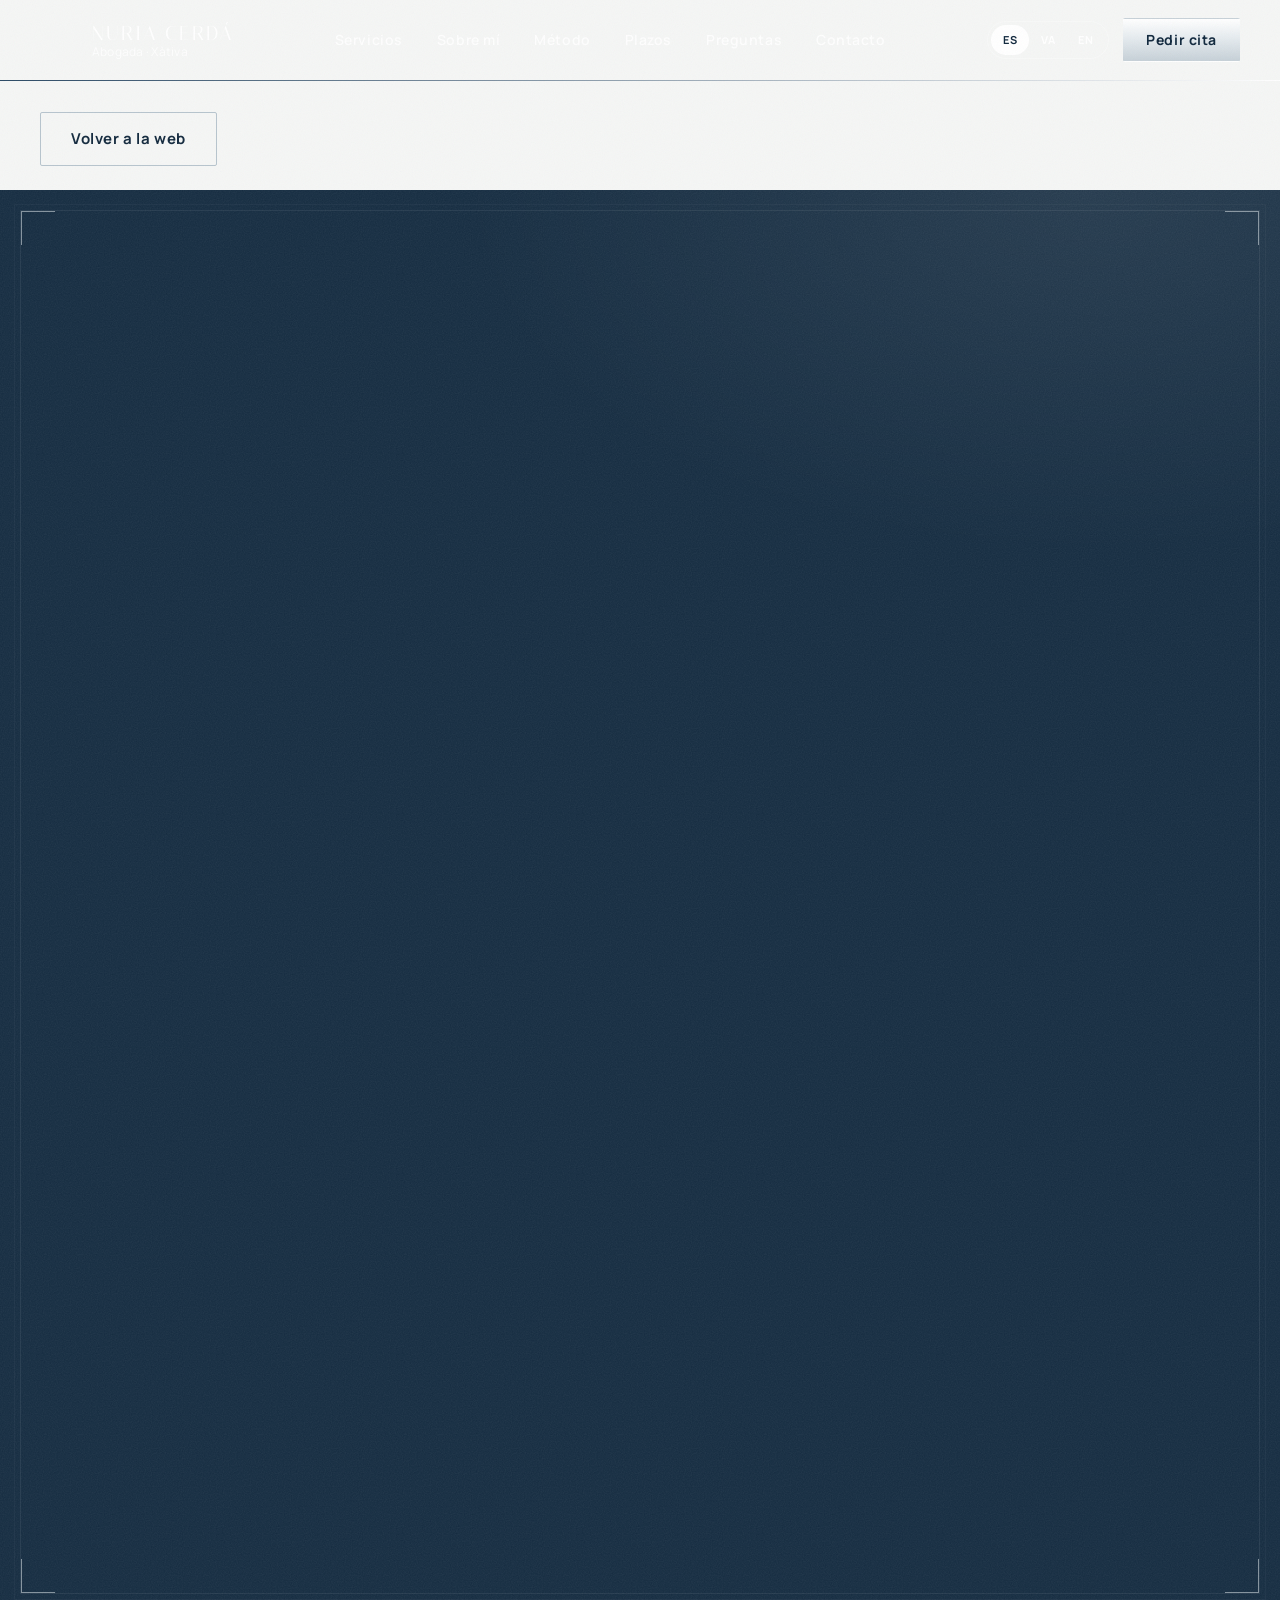
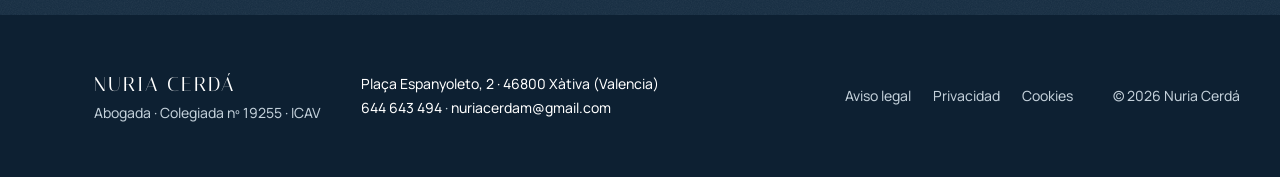
==== ayudas.html @ ca62883a "Publicar version definitiva de la web de Nuria Cerda" ====
<!doctype html>
<html lang="es">
<head>
  <meta charset="utf-8">
  <meta name="viewport" content="width=device-width, initial-scale=1, viewport-fit=cover">
  <title>Nuria Cerdá · Abogada de herencias en Xàtiva</title>
  <meta name="description" content="Nuria Cerdá, abogada en Xàtiva (Valencia) especializada en herencias, testamentos, impuesto de sucesiones, conflictos entre herederos e inmuebles heredados. Atención en castellano y valenciano.">
  <meta name="theme-color" content="#2f3d46">
  <meta property="og:type" content="website">
  <meta property="og:title" content="Nuria Cerdá · Abogada de herencias en Xàtiva">
  <meta property="og:description" content="Tu familia, en buenas manos. Herencias, testamentos, impuesto de sucesiones e inmuebles heredados en Xàtiva y la Costera.">
  <meta property="og:image" content="img/compartir.jpg">
  <meta property="og:image:width" content="1200">
  <meta property="og:image:height" content="630">
  <meta property="og:image:alt" content="Nuria Cerdá, abogada de herencias y sucesiones en Xàtiva">
  <meta name="twitter:card" content="summary_large_image">
  <meta property="og:locale" content="es_ES">
  <meta property="og:locale:alternate" content="ca_ES">
  <meta property="og:locale:alternate" content="en_GB">
  <meta name="robots" content="index, follow">
  <link rel="icon" href="favicon.svg" type="image/svg+xml">
  <link rel="preload" href="fonts/manrope.woff2" as="font" type="font/woff2" crossorigin>
  <link rel="preload" href="fonts/italiana.woff2" as="font" type="font/woff2" crossorigin>
  <link rel="preload" href="fonts/bodoni-moda.woff2" as="font" type="font/woff2" crossorigin>
  <link rel="preload" href="fonts/bodoni-moda-italic.woff2" as="font" type="font/woff2" crossorigin>
  <link rel="stylesheet" href="styles.css?v=20261024-conversion">
  <script>document.documentElement.classList.add('js');</script>
  <script type="application/ld+json">
  {
    "@context": "https://schema.org",
    "@type": "LegalService",
    "name": "Nuria Cerdá · Abogada",
    "description": "Abogada de herencias, testamentos y sucesiones en Xàtiva.",
    "telephone": "+34644643494",
    "email": "nuriacerdam@gmail.com",
    "address": { "@type": "PostalAddress", "streetAddress": "Plaça Espanyoleto, 2", "postalCode": "46800", "addressLocality": "Xàtiva", "addressRegion": "Valencia", "addressCountry": "ES" },
    "areaServed": "Xàtiva y la Costera",
    "openingHours": "Mo-Fr 09:00-18:00",
    "knowsLanguage": ["es", "ca", "en"]
  }
  </script>
</head>
<body>
  <a class="skip-link" href="index.html#main" data-i18n="skip">Saltar al contenido</a>

  <!-- Iconos -->
  <svg width="0" height="0" class="sr-only" aria-hidden="true">
    <defs>
      <symbol id="i-scroll" viewBox="0 0 24 24"><path d="M7 3h11a2 2 0 0 1 2 2v1h-4"/><path d="M16 6v13a2 2 0 0 1-2 2H5a2 2 0 0 1-2-2v-1h11"/><path d="M7 3a2 2 0 0 0-2 2v13"/><path d="M8 9h5M8 13h5"/></symbol>
      <symbol id="i-people" viewBox="0 0 24 24"><circle cx="8" cy="8" r="3"/><circle cx="16.5" cy="9" r="2.5"/><path d="M2.5 19c.6-3.2 2.8-5 5.5-5s4.9 1.8 5.5 5"/><path d="M14 14.6c.8-.4 1.6-.6 2.5-.6 2.3 0 4.1 1.6 4.6 4.5"/></symbol>
      <symbol id="i-check" viewBox="0 0 24 24"><path d="M5 12.5l4.5 4.5L19 7.5"/></symbol>
      <symbol id="i-phone" viewBox="0 0 24 24"><path d="M5 4h3.5l1.7 4.3-2.2 1.4a11 11 0 0 0 6.3 6.3l1.4-2.2L20 15.5V19a1 1 0 0 1-1 1A16 16 0 0 1 4 5a1 1 0 0 1 1-1z"/></symbol>
      <symbol id="i-mail" viewBox="0 0 24 24"><rect x="3" y="5" width="18" height="14" rx="2"/><path d="M3.5 6.5L12 13l8.5-6.5"/></symbol>
      <symbol id="i-pin" viewBox="0 0 24 24"><path d="M12 21s-7-6.1-7-11.5a7 7 0 0 1 14 0C19 14.9 12 21 12 21z"/><circle cx="12" cy="9.5" r="2.5"/></symbol>
      <symbol id="i-clock" viewBox="0 0 24 24"><circle cx="12" cy="12" r="9"/><path d="M12 7v5l3 2"/></symbol>
      <symbol id="i-wa" viewBox="0 0 24 24"><path d="M4 20l1.2-3.6A8.5 8.5 0 1 1 8 19.1z"/><path d="M9 8.5c0 3.6 2.9 6.5 6.5 6.5l1-1.6-2-1-1 .9a4.5 4.5 0 0 1-2.4-2.4l.9-1-1-2z"/></symbol>
      <symbol id="i-arrow" viewBox="0 0 24 24"><path d="M5 12h14M13 6l6 6-6 6"/></symbol>
      <symbol id="i-left" viewBox="0 0 24 24"><path d="M15 5l-7 7 7 7"/></symbol>
      <symbol id="i-right" viewBox="0 0 24 24"><path d="M9 5l7 7-7 7"/></symbol>
      <symbol id="i-plus" viewBox="0 0 24 24"><path d="M12 5v14M5 12h14"/></symbol>
      <symbol id="i-close" viewBox="0 0 24 24"><path d="M6 6l12 12M18 6L6 18"/></symbol>
      <symbol id="i-shield" viewBox="0 0 24 24"><path d="M12 3l7.5 3v5.5c0 4.6-3.2 8.3-7.5 9.5-4.3-1.2-7.5-4.9-7.5-9.5V6z"/></symbol>
      <symbol id="i-lock" viewBox="0 0 24 24"><rect x="5" y="10.5" width="14" height="10" rx="2"/><path d="M8 10.5V7.5a4 4 0 0 1 8 0v3"/><circle cx="12" cy="15.5" r="1.3"/></symbol>
      <symbol id="i-cal" viewBox="0 0 24 24"><rect x="3.5" y="5" width="17" height="15" rx="2"/><path d="M3.5 10h17M8 3v4M16 3v4"/></symbol>
      <!-- Pasos del método -->
      <symbol id="i-talk" viewBox="0 0 24 24"><path d="M3 5.5A2.5 2.5 0 0 1 5.5 3h8A2.5 2.5 0 0 1 16 5.5v4a2.5 2.5 0 0 1-2.5 2.5H8.2L4.6 15v-3.2A2.5 2.5 0 0 1 3 9.5z"/><path d="M18.6 8.2A2.5 2.5 0 0 1 21 10.7v4a2.5 2.5 0 0 1-1.6 2.3V20l-3-2.5h-4.2a2.5 2.5 0 0 1-2.4-1.9"/><path d="M6.6 7.5h6M6.6 9.5h3.6"/></symbol>
      <symbol id="i-seal" viewBox="0 0 24 24"><path d="M14.5 3H6a1.5 1.5 0 0 0-1.5 1.5v15A1.5 1.5 0 0 0 6 21h6"/><path d="M14.5 3l4 4v4.5"/><path d="M14.5 3v4h4"/><path d="M7.5 9h7M7.5 12h5M7.5 15h3"/><circle cx="17" cy="16.5" r="3.2"/><path d="M15.3 19.2l-.6 3.3 2.3-1.1 2.3 1.1-.6-3.3"/></symbol>
      <symbol id="i-nib" viewBox="0 0 24 24"><path d="M12 2.5l5.5 7L12 21 6.5 9.5z"/><path d="M12 21v-8.2"/><circle cx="12" cy="11.3" r="1.5"/><path d="M8.4 6.8h7.2"/><path d="M3.5 21.5h6M14.5 21.5h6"/></symbol>
      <symbol id="i-home" viewBox="0 0 24 24"><path d="M3 11.2L12 4l9 7.2"/><path d="M5.5 9.5V20h13V9.5"/><path d="M9 14.6l2.2 2.2L15.4 12.6"/></symbol>
      <!-- Servicios, compromisos y credenciales -->
      <symbol id="i-quill" viewBox="0 0 24 24"><path d="M19.5 3.5C13 4 8.6 8.4 7.2 14.6L5.6 20.4l5.6-1.5C17.5 17.5 21 13 19.5 3.5z"/><path d="M5.6 20.4L13.5 12.5"/><path d="M11 9.5h5.5"/></symbol>
      <symbol id="i-balance" viewBox="0 0 24 24"><path d="M12 4v15.5M7.5 20h9"/><path d="M4.5 7.2C8 6 16 6 19.5 7.2"/><circle cx="12" cy="3.6" r="1.1"/><path d="M4.5 7.5L2 13.2a2.5 1.6 0 0 0 5 0z"/><path d="M19.5 7.5L17 13.2a2.5 1.6 0 0 0 5 0z"/></symbol>
      <symbol id="i-coins" viewBox="0 0 24 24"><ellipse cx="9" cy="6.5" rx="5.5" ry="2.5"/><path d="M3.5 6.5v4c0 1.4 2.5 2.5 5.5 2.5s5.5-1.1 5.5-2.5v-4"/><path d="M3.5 10.5v4c0 1.4 2.5 2.5 5.5 2.5"/><circle cx="16.5" cy="15.5" r="4.5"/><path d="M14.8 17.2l3.4-3.4"/><circle cx="15.1" cy="14" r=".5"/><circle cx="17.9" cy="17" r=".5"/></symbol>
      <symbol id="i-globe" viewBox="0 0 24 24"><circle cx="12" cy="12" r="9"/><path d="M3 12h18"/><path d="M12 3c2.5 2.6 3.8 5.6 3.8 9s-1.3 6.4-3.8 9c-2.5-2.6-3.8-5.6-3.8-9S9.5 5.6 12 3z"/></symbol>
      <symbol id="i-housekey" viewBox="0 0 24 24"><path d="M3 10.6L11 4l8 6.6"/><path d="M5 9v11h6.5"/><circle cx="16.5" cy="15" r="2.6"/><path d="M18.4 16.9L21.5 20M20 18.5l1.3-1.3"/></symbol>
      <symbol id="i-user" viewBox="0 0 24 24"><circle cx="12" cy="8" r="4"/><path d="M4.5 20.5c.8-4 3.8-6.5 7.5-6.5s6.7 2.5 7.5 6.5"/></symbol>
      <symbol id="i-receipt" viewBox="0 0 24 24"><path d="M6 3h12v18l-2-1.4-2 1.4-2-1.4-2 1.4-2-1.4L6 21z"/><path d="M9 8h6M9 11.5h6M9 15h3.5"/></symbol>
      <symbol id="i-bell" viewBox="0 0 24 24"><path d="M6 16v-5a6 6 0 0 1 12 0v5l1.5 2h-15z"/><path d="M10 20.5a2 2 0 0 0 4 0"/></symbol>
      <symbol id="i-hands" viewBox="0 0 24 24"><path d="M2.5 11.5L6 8l3.2 1.2"/><path d="M21.5 11.5L18 8l-4.6 1.5-3.4 3a1.4 1.4 0 0 0 2 2l2.5-2.1"/><path d="M6 8v6.5l4.6 4a1.5 1.5 0 0 0 2-.1l4.4-4.3V8"/></symbol>
      <symbol id="i-award" viewBox="0 0 24 24"><circle cx="12" cy="9" r="5.5"/><path d="M8.6 13.4L7 21l5-2.5 5 2.5-1.6-7.6"/><path d="M10 9l1.4 1.4L14.2 7.6"/></symbol>
      <symbol id="i-quote" viewBox="0 0 24 24"><path d="M10.5 6.5C7.3 7.6 5 10.2 5 14v3.5h5.2v-5.2H7.6c0-2.2 1.1-3.7 3.4-4.6zM19.5 6.5c-3.2 1.1-5.5 3.7-5.5 7.5v3.5h5.2v-5.2h-2.6c0-2.2 1.1-3.7 3.4-4.6z"/></symbol>
      <symbol id="i-park" viewBox="0 0 24 24"><rect x="3.5" y="3.5" width="17" height="17" rx="3"/><path d="M10 17V7.5h3a2.75 2.75 0 0 1 0 5.5h-3"/></symbol>
      <!-- Ayudas: plazos y documentos -->
      <symbol id="i-hourglass" viewBox="0 0 24 24"><path d="M6.5 3h11M6.5 21h11"/><path d="M7.5 3c0 4.6 4.5 6 4.5 9s-4.5 4.4-4.5 9M16.5 3c0 4.6-4.5 6-4.5 9s4.5 4.4 4.5 9"/><path d="M9.5 18.5c.8-1.2 1.6-1.8 2.5-1.8s1.7.6 2.5 1.8"/></symbol>
      <symbol id="i-folder" viewBox="0 0 24 24"><path d="M3 6.5A1.5 1.5 0 0 1 4.5 5h4l2 2h9A1.5 1.5 0 0 1 21 8.5v9a1.5 1.5 0 0 1-1.5 1.5h-15A1.5 1.5 0 0 1 3 17.5z"/><path d="M8.5 13l2.5 2.5L15.5 11"/></symbol>
      <symbol id="i-print" viewBox="0 0 24 24"><path d="M7 9V3.5h10V9"/><rect x="3.5" y="9" width="17" height="7.5" rx="1.5"/><path d="M7 14h10v6.5H7z"/></symbol>
      <!-- Separador fino -->
      <symbol id="ornament" viewBox="0 0 240 24"><g fill="none" stroke="currentColor" stroke-linecap="round"><path class="orn-line" pathLength="1" d="M2 12h88"/><path class="orn-line" pathLength="1" d="M238 12H150"/></g><g fill="currentColor"><circle cx="95" cy="12" r="1.5"/><circle cx="145" cy="12" r="1.5"/><path d="M120 4.5l6 7.5-6 7.5-6-7.5z"/><path d="M111 12c-2.6-4.4-6.6-6.4-10.6-5.8 1.8 3.8 5.8 5.8 10.6 5.8z" opacity=".75"/><path d="M111 12c-2.6 4.4-6.6 6.4-10.6 5.8 1.8-3.8 5.8-5.8 10.6-5.8z" opacity=".75"/><path d="M129 12c2.6-4.4 6.6-6.4 10.6-5.8-1.8 3.8-5.8 5.8-10.6 5.8z" opacity=".75"/><path d="M129 12c2.6 4.4 6.6 6.4 10.6 5.8-1.8-3.8-5.8-5.8-10.6-5.8z" opacity=".75"/></g></symbol>
      <!-- Monograma -->
      <symbol id="mark" viewBox="0 0 48 48"><path d="M24 2c12 0 22 10 22 22S36 46 24 46" fill="none" stroke="currentColor" stroke-width="2.4" stroke-linecap="round"/><path d="M24 46C12 46 2 36 2 24S12 2 24 2" fill="none" stroke="currentColor" stroke-width="1" opacity=".45"/><text x="24" y="30" text-anchor="middle" font-family="Italiana, Didot, serif" font-size="17" fill="currentColor">NC</text></symbol>
    </defs>
  </svg>

  <!-- ===================== CABECERA ===================== -->
  <header class="site-header">
    <div class="container header-inner">
      <a class="brand" href="index.html#top" aria-label="Nuria Cerdá, inicio">
        <svg class="brand-mark" aria-hidden="true"><use href="index.html#mark"/></svg>
        <span class="brand-text"><span class="brand-name">Nuria Cerdá</span><span class="brand-role" data-i18n="role">Abogada · Xàtiva</span></span>
      </a>

      <nav class="nav" aria-label="Principal">
        <ul class="nav-list">
          <li><a href="index.html#servicios" data-i18n="nav.services">Servicios</a></li>
          <li><a href="index.html#sobre-mi" data-i18n="nav.about">Sobre mí</a></li>
          <li><a href="index.html#metodo" data-i18n="nav.method">Método</a></li>
          <li><a href="#guia" data-i18n="nav.tools">Plazos</a></li>
          <li><a href="index.html#preguntas" data-i18n="nav.faq">Preguntas</a></li>
          <li><a href="index.html#cita" data-i18n="nav.contact">Contacto</a></li>
        </ul>
      </nav>

      <div class="header-actions">
        <div class="lang" role="group" aria-label="Idioma / Llengua / Language">
          <button class="lang-btn" type="button" data-lang="es" aria-pressed="true">ES</button>
          <button class="lang-btn" type="button" data-lang="va" aria-pressed="false">VA</button>
          <button class="lang-btn" type="button" data-lang="en" aria-pressed="false">EN</button>
          <span class="lang-thumb" aria-hidden="true"></span>
        </div>
        <a class="btn btn-cta btn-sm header-cta" href="index.html#cita" data-i18n="cta.book">Pedir cita</a>
        <button class="menu-toggle" type="button" aria-expanded="false" aria-controls="mobile-menu">
          <span class="sr-only" data-i18n="menu">Menú</span><span class="burger" aria-hidden="true"><span></span><span></span></span>
        </button>
      </div>
    </div>

    <span class="scroll-progress" aria-hidden="true"></span>
    <div class="mobile-menu" id="mobile-menu" hidden>
      <ul>
        <li><a href="index.html#servicios" data-i18n="nav.services">Servicios</a></li>
        <li><a href="index.html#sobre-mi" data-i18n="nav.about">Sobre mí</a></li>
        <li><a href="index.html#metodo" data-i18n="nav.method">Método</a></li>
        <li><a href="#guia" data-i18n="nav.tools">Plazos</a></li>
        <li><a href="index.html#preguntas" data-i18n="nav.faq">Preguntas</a></li>
        <li><a href="index.html#cita" data-i18n="nav.contact">Contacto</a></li>
      </ul>
      <a class="btn btn-navy" href="index.html#cita" data-i18n="cta.book">Pedir cita</a>
      <a class="mobile-menu-phone" href="tel:+34644643494"><svg class="i"><use href="#i-phone"/></svg>644 643 494</a>
    </div>
  </header>

  <main id="main" class="aux-tools"><div class="container aux-back"><a class="btn btn-line" href="index.html" data-i18n="conversion.back">Volver a la web</a></div><section class="section tools is-navy" id="guia">
      <div class="container">
        <header class="head" data-reveal>
          <h2 class="section-title" data-i18n-html="tools.title">Dos ayudas para <em>empezar con calma</em></h2>
          <svg class="ornament" aria-hidden="true"><use href="index.html#ornament"/></svg>
          <p class="lead" data-i18n="tools.lead">Antes de llamarme, puedes ver tus plazos y reunir los papeles. Sin compromiso y sin darme tus datos.</p>
        </header>

        <div class="tools-grid">
          <!-- Calculadora de plazos -->
          <article class="tool tool--calc" data-reveal>
            <header class="tool-head">
              <span class="tool-ic" aria-hidden="true"><svg class="i"><use href="#i-hourglass"/></svg></span>
              <div>
                <h3 data-i18n="calc.t">¿Hasta cuándo tengo?</h3>
                <p data-i18n="calc.d">Pon la fecha del fallecimiento y te digo qué plazos tienes para el impuesto de sucesiones y los primeros trámites.</p>
              </div>
            </header>
            <div class="field field--date">
              <input id="d-date" type="date" required aria-describedby="date-help">
              <label for="d-date" data-i18n="calc.label">Fecha del fallecimiento</label>
            </div><button class="btn btn-line date-open" type="button" data-open-date><svg class="i"><use href="#i-cal"/></svg><span data-i18n="new.date">Abrir calendario</span></button><p class="hint" id="date-help" data-i18n="new.dateHelp">Selecciona la fecha o escribe el día, mes y año.</p>
            <div class="dl-out" id="dl-out" aria-live="polite">
              <p class="dl-empty"><svg class="i"><use href="#i-cal"/></svg><span data-i18n="calc.empty">Tus plazos aparecerán aquí.</span></p>
            </div>
            <p class="hint dl-note" data-i18n="calc.note">Cálculo orientativo. Si el último día cae en fin de semana o festivo, el plazo pasa al siguiente día hábil. Tu caso concreto lo revisamos en la consulta.</p>
            <a class="btn btn-navy dl-cta" href="index.html#cita" id="dl-cta" hidden><span data-i18n="calc.cta">Quiero que lo revises tú</span><svg class="i"><use href="#i-arrow"/></svg></a>
          </article>

          <!-- Qué traer a la primera cita -->
          <article class="tool tool--docs" data-reveal>
            <header class="tool-head">
              <span class="tool-ic" aria-hidden="true"><svg class="i"><use href="#i-folder"/></svg></span>
              <div>
                <h3 data-i18n="docs.t">Qué traer a la primera cita</h3>
                <p data-i18n="docs.d">Marca lo que ya tienes. La lista se queda guardada en este dispositivo y puedes imprimirla.</p>
              </div>
            </header>
            <div class="docs-progress" aria-hidden="true"><span class="docs-bar"><span class="docs-fill"></span></span><span class="docs-count" id="docs-count"></span></div>
            <ul class="docs" id="docs">
              <li><label><input type="checkbox" value="1"><span class="docs-box" aria-hidden="true"><svg class="i"><use href="#i-check"/></svg></span><span class="docs-txt"><span data-i18n="docs.1">Tu DNI y, si los tienes, los de los demás herederos</span></span></label></li>
              <li><label><input type="checkbox" value="2"><span class="docs-box" aria-hidden="true"><svg class="i"><use href="#i-check"/></svg></span><span class="docs-txt"><span data-i18n="docs.2">Certificado de defunción</span><small data-i18n="docs.2h">Lo expide el Registro Civil y es gratuito.</small></span></label></li>
              <li><label><input type="checkbox" value="3"><span class="docs-box" aria-hidden="true"><svg class="i"><use href="#i-check"/></svg></span><span class="docs-txt"><span data-i18n="docs.3">Certificado de últimas voluntades</span><small data-i18n="docs.3h">Si aún no lo tienes, lo pido yo.</small></span></label></li>
              <li><label><input type="checkbox" value="4"><span class="docs-box" aria-hidden="true"><svg class="i"><use href="#i-check"/></svg></span><span class="docs-txt"><span data-i18n="docs.4">Copia del testamento, si lo hay</span></span></label></li>
              <li><label><input type="checkbox" value="5"><span class="docs-box" aria-hidden="true"><svg class="i"><use href="#i-check"/></svg></span><span class="docs-txt"><span data-i18n="docs.5">Libro de familia</span></span></label></li>
              <li><label><input type="checkbox" value="6"><span class="docs-box" aria-hidden="true"><svg class="i"><use href="#i-check"/></svg></span><span class="docs-txt"><span data-i18n="docs.6">Escrituras de casas y terrenos</span><small data-i18n="docs.6h">Si no las encuentras, basta con el recibo del IBI.</small></span></label></li>
              <li><label><input type="checkbox" value="7"><span class="docs-box" aria-hidden="true"><svg class="i"><use href="#i-check"/></svg></span><span class="docs-txt"><span data-i18n="docs.7">Saldos de las cuentas bancarias</span><small data-i18n="docs.7h">Te los da el banco, a la fecha del fallecimiento.</small></span></label></li>
              <li><label><input type="checkbox" value="8"><span class="docs-box" aria-hidden="true"><svg class="i"><use href="#i-check"/></svg></span><span class="docs-txt"><span data-i18n="docs.8">Seguros de vida, planes de pensiones y vehículos</span></span></label></li>
              <li><label><input type="checkbox" value="9"><span class="docs-box" aria-hidden="true"><svg class="i"><use href="#i-check"/></svg></span><span class="docs-txt"><span data-i18n="docs.9">Deudas pendientes: préstamos, hipoteca o tarjetas</span></span></label></li>
            </ul>
            <p class="docs-relax" data-i18n-html="docs.relax"><strong>¿Te falta algo?</strong> No pasa nada. Trae lo que tengas y lo demás lo pido yo.</p>
            <button class="btn btn-line docs-print" type="button" id="docs-print"><svg class="i"><use href="#i-print"/></svg><span data-i18n="docs.print">Imprimir la lista</span></button>
            <p class="print-only docs-sign">Nuria Cerdá · Abogada · 644 643 494 · Plaça Espanyoleto, 2 · 46800 Xàtiva</p>
          </article>
        </div>
      </div>
    </section></main>

  <!-- ===================== PIE ===================== -->
  <footer class="site-footer">
    <div class="container footer-inner">
      <div class="footer-brand">
        <svg class="brand-mark" aria-hidden="true"><use href="index.html#mark"/></svg>
        <div><p class="brand-name">Nuria Cerdá</p><p class="footer-role" data-i18n="footer.role">Abogada · Colegiada nº 19255 · ICAV</p></div>
      </div>
      <address class="footer-addr"><a href="index.html#despacho">Plaça Espanyoleto, 2 · 46800 Xàtiva (Valencia)</a><br><a href="tel:+34644643494">644 643 494</a> · <a href="mailto:nuriacerdam@gmail.com">nuriacerdam@gmail.com</a></address>
      <ul class="footer-links">
        <li><a href="aviso-legal.html" data-i18n="footer.legal">Aviso legal</a></li>
        <li><a href="privacidad.html" data-i18n="footer.privacy">Privacidad</a></li>
        <li><a href="cookies.html">Cookies</a></li>
      </ul>
      <p class="footer-copy">© <span id="year">2026</span> Nuria Cerdá</p>
    </div>
  </footer>

  <!-- Barra fija en móvil -->
  <nav class="mobile-bar" aria-label="Contacto rápido">
    <a href="tel:+34644643494"><svg class="i"><use href="#i-phone"/></svg><span data-i18n="bar.call">Llamar</span></a>
    <a href="https://wa.me/34644643494" target="_blank" rel="noopener"><svg class="i"><use href="#i-wa"/></svg>WhatsApp</a>
    <a href="index.html#cita" class="is-main"><svg class="i"><use href="#i-cal"/></svg><span data-i18n="cta.book">Pedir cita</span></a>
  </nav>

  <!-- Confirmación tras enviar -->
  <dialog class="modal" id="thanks" aria-labelledby="thanks-t">
    <button class="modal-close" type="button" data-close aria-label="Cerrar"><svg class="i"><use href="#i-close"/></svg></button>
    <h2 id="thanks-t" class="modal-title" data-i18n="ok.title">Gracias por tu mensaje</h2>
    <p data-i18n="ok.mail">Se ha abierto tu correo con la solicitud ya preparada. Solo tienes que pulsar «Enviar». Te responderé en un máximo de 24 horas.</p>
    <svg class="ornament" aria-hidden="true"><use href="index.html#ornament"/></svg>
    <button class="btn btn-navy btn-sm" type="button" data-close data-i18n="ok.close">Cerrar</button>
  </dialog>

  <script src="main.js?v=20261024-conversion" defer></script>
</body>
</html>
---- styles.css ----
/* =========================================================
   Nuria Cerdá · Abogada
   Pizarra y blanco de su tarjeta, plata como único brillo.
   Nuria es la portada: retrato grande y su nombre con la letra de la tarjeta.
   ========================================================= */

@font-face { font-family: "Manrope"; font-weight: 200 800; font-display: swap; src: url("fonts/manrope.woff2") format("woff2"); }
@font-face { font-family: "Italiana"; font-weight: 400; font-display: swap; src: url("fonts/italiana.woff2") format("woff2"); }
@font-face { font-family: "Bodoni Moda"; font-style: normal; font-weight: 400 900; font-display: swap; src: url("fonts/bodoni-moda.woff2") format("woff2"); }
@font-face { font-family: "Bodoni Moda"; font-style: italic; font-weight: 400 900; font-display: swap; src: url("fonts/bodoni-moda-italic.woff2") format("woff2"); }

:root {
  /* colores del despacho */
  --slate: #5a6e7b;      /* el de su tarjeta */
  --slate-2: #4b5e6a;
  --deep: #2f3d46;       /* pizarra profunda */
  --deepest: #232f37;
  --ink: #2b3a43;
  --ink-soft: #3e4d57;
  --ink-light: #5d6d78;
  --pearl: #eef2f4;
  --mist: #e2e8ec;
  --white: #ffffff;
  --line: #d3dbe0;
  --line-strong: #b7c3ca;
  --on-dark: #ffffff;
  --on-dark-soft: #eef3f6;
  --on-dark-mute: #bccad2;
  --on-dark-line: rgba(255, 255, 255, 0.18);
  --danger: #b4232f;

  /* plata y acero: el único brillo de la página */
  --silver: linear-gradient(105deg, #c3ced5 0%, #e6ecef 14%, #b3c1ca 28%, #dfe6ea 41%, #ffffff 50%, #c9d3da 58%, #aebcc5 70%, #e3e9ed 84%, #c3ced5 100%);
  --steel: linear-gradient(105deg, #2c3b44 0%, #4a5d69 14%, #33454f 28%, #6f828e 41%, #f4f7f9 50%, #8395a1 58%, #3b4d58 70%, #50636f 84%, #2c3b44 100%);
  --silver-solid: linear-gradient(180deg, #ffffff 0%, #e4eaee 48%, #c7d1d8 100%);

  --card: "Italiana", "Didot", Georgia, serif;          /* la letra de su tarjeta */
  --serif: "Bodoni Moda", "Didot", "Bodoni 72", Georgia, serif;
  --sans: "Manrope", system-ui, -apple-system, "Segoe UI", Roboto, sans-serif;

  --container: 1340px;
  --gutter: clamp(18px, 4vw, 40px);
  --edge: max(var(--gutter), calc((100vw - var(--container)) / 2 + var(--gutter)));
  --section: clamp(88px, 11vw, 148px);
  --header: 80px;
  --r-sm: 6px;

  --ease-out: cubic-bezier(0.22, 1, 0.36, 1);
  --ease-in-out: cubic-bezier(0.76, 0, 0.24, 1);
  --ease-drawer: cubic-bezier(0.32, 0.72, 0, 1);

  color-scheme: light;
}

*, *::before, *::after { box-sizing: border-box; }
html { font-size: clamp(16px, 0.42vw + 10.6px, 19.5px); -webkit-text-size-adjust: 100%; -webkit-tap-highlight-color: transparent; scroll-behavior: smooth; scroll-padding-top: calc(var(--header) + 8px); scrollbar-color: var(--line-strong) var(--pearl); }
body { margin: 0; background: var(--pearl); color: var(--ink); font-family: var(--sans); font-size: 1.0625rem; font-weight: 450; line-height: 1.7; -webkit-font-smoothing: antialiased; overflow-x: clip; }
img { display: block; max-width: 100%; height: auto; }
a { color: inherit; text-decoration: none; }
button, input, select, textarea { font: inherit; color: inherit; }
button { cursor: pointer; }
ul, ol { list-style: none; margin: 0; padding: 0; }
h1, h2, h3, p, figure, blockquote { margin: 0; }
fieldset { border: 0; margin: 0; padding: 0; min-width: 0; }
address { font-style: normal; }

::selection { background: var(--slate); color: var(--white); }
:focus-visible { outline: 2px solid var(--slate); outline-offset: 3px; border-radius: 4px; }
.hero :focus-visible, .is-navy :focus-visible, .site-footer :focus-visible, .site-header:not(.is-scrolled) :focus-visible { outline-color: var(--white); }
a, button, summary, label { touch-action: manipulation; }
button, .btn, .slot, .cal-day, .lang-btn, summary { -webkit-user-select: none; user-select: none; }

.sr-only { position: absolute !important; width: 1px; height: 1px; padding: 0; margin: -1px; overflow: hidden; clip: rect(0 0 0 0); white-space: nowrap; border: 0; }
.skip-link { position: fixed; top: 12px; left: 12px; z-index: 200; padding: 10px 16px; background: var(--white); color: var(--deep); font-weight: 700; border-radius: var(--r-sm); transform: translateY(-160%); transition: transform 200ms var(--ease-out); }
.skip-link:focus { transform: none; }

.container { width: 100%; max-width: var(--container); margin-inline: auto; padding-inline: var(--gutter); }
.i { width: 18px; height: 18px; flex: none; fill: none; stroke: currentColor; stroke-width: 1.6; stroke-linecap: round; stroke-linejoin: round; }

/* grano finísimo: el papel y la pizarra no se ven planos */
body::after {
  content: ""; position: fixed; inset: 0; z-index: 90; pointer-events: none; opacity: 0.045; mix-blend-mode: multiply;
  background-image: url("data:image/svg+xml,%3Csvg xmlns='http://www.w3.org/2000/svg' width='180' height='180'%3E%3Cfilter id='n'%3E%3CfeTurbulence type='fractalNoise' baseFrequency='.9' numOctaves='2' stitchTiles='stitch'/%3E%3C/filter%3E%3Crect width='100%25' height='100%25' filter='url(%23n)'/%3E%3C/svg%3E");
}

/* ---------- tipografía ---------- */

.section { position: relative; padding-block: var(--section); }
.head { max-width: 720px; margin-bottom: clamp(48px, 6vw, 80px); }
.head--left { margin-bottom: 0; }
.head .btn { margin-top: 34px; }

.section-title {
  font-family: var(--serif); font-optical-sizing: auto; font-weight: 400;
  font-size: clamp(2.4rem, 4.4vw, 3.8rem); line-height: 1.06; letter-spacing: -0.02em; color: var(--ink); text-wrap: balance;
}
.section-title em, .t-bold, .modal-title, .legal h1 {
  font-style: italic; font-weight: 500; letter-spacing: -0.01em;
  background-image: var(--steel); background-size: 300% 100%; background-position: 100% 0;
  -webkit-background-clip: text; background-clip: text; color: transparent; -webkit-text-fill-color: transparent;
  padding: 0 0.12em 0.08em 0.02em; margin: 0 -0.12em -0.08em -0.02em;
  -webkit-box-decoration-break: clone; box-decoration-break: clone;
}
.is-navy .section-title { color: var(--white); }
.is-navy .section-title em, .hero .t-bold { background-image: var(--silver); }

.lead { margin-top: 22px; max-width: 56ch; font-size: 1.125rem; color: var(--ink-soft); text-wrap: pretty; }
.is-navy .lead { color: var(--on-dark-soft); }

.ornament { display: block; width: 160px; height: 16px; margin: 24px auto 0; color: var(--line-strong); }
.head .ornament, .about-copy .ornament, .contact-card .ornament { width: 150px; margin: 22px 0 0; color: var(--slate); }
.is-navy .ornament { color: #c9d4da; }

/* ---------- botones ---------- */

.btn {
  position: relative; display: inline-flex; align-items: center; justify-content: center; gap: 10px; overflow: hidden; isolation: isolate;
  min-height: 54px; padding: 0 30px; border-radius: 2px; border: 1px solid transparent;
  font-size: 0.9375rem; font-weight: 700; letter-spacing: 0.04em; white-space: nowrap;
  transition: transform 160ms var(--ease-out), background-color 250ms ease, border-color 250ms ease, color 250ms ease, translate 500ms var(--ease-out);
}
.btn:active { transform: scale(0.97); }
.btn .i { transition: transform 250ms var(--ease-out); }
.btn-sm { min-height: 44px; padding: 0 22px; font-size: 0.875rem; }
/* destello de plata que cruza el botón */
.btn-navy::before, .btn-silver::before, .btn-cta::before {
  content: ""; position: absolute; inset: -30% auto -30% 0; z-index: -1; width: 40%;
  background: linear-gradient(100deg, transparent, rgba(255, 255, 255, 0.55), transparent);
  transform: translateX(-200%) skewX(-18deg);
}
.btn-navy { background: var(--slate); color: var(--white); box-shadow: 0 14px 30px -18px rgba(35, 47, 55, 0.9); }
.btn-silver { background: var(--silver-solid); color: var(--deep); box-shadow: inset 0 1px 0 #fff, 0 16px 34px -18px rgba(0, 0, 0, 0.7); }
.btn-ghost { border-color: rgba(255, 255, 255, 0.35); color: var(--white); }
.btn-line { border-color: var(--line-strong); color: var(--ink); }
.is-navy .btn-navy { background: var(--silver-solid); color: var(--deep); }
.is-navy .btn-line { border-color: rgba(255, 255, 255, 0.35); color: var(--white); }

@media (hover: hover) and (pointer: fine) {
  .btn-navy:hover { background: var(--slate-2); }
  .btn-line:hover { border-color: var(--ink); }
  .btn-ghost:hover, .is-navy .btn-line:hover { border-color: var(--white); background: rgba(255, 255, 255, 0.06); }
  .btn:hover .i:last-child { transform: translateX(4px); }
  .btn-navy:hover::before, .btn-silver:hover::before, .btn-cta:hover::before { transform: translateX(340%) skewX(-18deg); transition: transform 900ms var(--ease-out); }
}

/* ---------- cabecera: blanca sobre la portada, perla al bajar ---------- */

.site-header { position: fixed; inset: 0 0 auto; z-index: 50; color: var(--white); border-bottom: 1px solid transparent; transition: transform 450ms var(--ease-out), background-color 350ms ease, color 350ms ease, border-color 350ms ease; }
.site-header.is-scrolled { background: rgba(238, 242, 244, 0.9); color: var(--ink); border-color: var(--line); backdrop-filter: blur(16px) saturate(1.2); -webkit-backdrop-filter: blur(16px) saturate(1.2); }
.site-header.is-hidden { transform: translateY(-100%); }
.header-inner { display: flex; align-items: center; gap: 28px; min-height: var(--header); padding-top: env(safe-area-inset-top, 0px); }

.brand { display: inline-flex; align-items: center; gap: 12px; }
.brand-mark { width: 40px; height: 40px; flex: none; }
.brand-text { display: flex; flex-direction: column; line-height: 1.15; white-space: nowrap; }
.brand-name { font-family: var(--card); font-size: 1.25rem; letter-spacing: 0.1em; text-transform: uppercase; }
.brand-role { font-size: 0.75rem; letter-spacing: 0.02em; opacity: 0.8; }

.nav { margin-inline: auto; }
.nav-list { display: flex; gap: 34px; }
.nav-list a { position: relative; display: block; padding-block: 8px; font-size: 0.875rem; font-weight: 600; letter-spacing: 0.04em; opacity: 0.85; transition: opacity 200ms ease; }
.nav-list a::after { content: ""; position: absolute; left: 0; right: 0; bottom: 2px; height: 1px; background: currentColor; transform: scaleX(0); transform-origin: right; transition: transform 350ms var(--ease-out); }
.nav-list a.is-active { opacity: 1; }
.nav-list a.is-active::after { transform: scaleX(1); transform-origin: left; }
@media (hover: hover) and (pointer: fine) { .nav-list a:hover { opacity: 1; } .nav-list a:hover::after { transform: scaleX(1); transform-origin: left; } }

.header-actions { display: flex; align-items: center; gap: 14px; }
.lang { --lw: 38px; position: relative; display: inline-flex; padding: 3px; border: 1px solid rgba(255, 255, 255, 0.35); border-radius: 999px; transition: border-color 350ms ease; }
.site-header.is-scrolled .lang { border-color: var(--line-strong); }
.lang-btn { position: relative; z-index: 1; min-width: var(--lw); height: 30px; padding: 0; border: 0; background: none; border-radius: 999px; font-size: 0.6875rem; font-weight: 700; letter-spacing: 0.08em; transition: color 250ms ease; }
.lang-btn[aria-pressed="true"] { color: var(--deep); }
.site-header.is-scrolled .lang-btn[aria-pressed="true"] { color: var(--white); }
.lang-thumb { position: absolute; top: 3px; left: 3px; width: var(--lw); height: 30px; border-radius: 999px; background: var(--white); transition: transform 350ms var(--ease-out), background-color 350ms ease; }
.site-header.is-scrolled .lang-thumb { background: var(--slate); }
.lang[data-lang="va"] .lang-thumb { transform: translateX(var(--lw)); }
.lang[data-lang="en"] .lang-thumb { transform: translateX(calc(var(--lw) * 2)); }

.btn-cta { background: var(--silver-solid); color: var(--deep); }
.site-header.is-scrolled .btn-cta { background: var(--slate); color: var(--white); }

.menu-toggle { display: none; width: 44px; height: 44px; border: 1px solid rgba(255, 255, 255, 0.35); border-radius: 999px; background: none; color: inherit; }
.site-header.is-scrolled .menu-toggle { border-color: var(--line-strong); }
.burger { position: relative; display: block; width: 18px; height: 10px; margin: auto; }
.burger span { position: absolute; left: 0; right: 0; height: 1.5px; background: currentColor; transition: transform 300ms var(--ease-out); }
.burger span:first-child { top: 0; }
.burger span:last-child { bottom: 0; }
.menu-toggle[aria-expanded="true"] .burger span:first-child { transform: translateY(4.25px) rotate(45deg); }
.menu-toggle[aria-expanded="true"] .burger span:last-child { transform: translateY(-4.25px) rotate(-45deg); }

.mobile-menu { position: absolute; top: 100%; left: 0; right: 0; padding: 12px var(--gutter) 28px; background: var(--pearl); color: var(--ink); border-bottom: 1px solid var(--line); box-shadow: 0 30px 40px -30px rgba(35, 47, 55, 0.5); }
.mobile-menu ul { display: grid; margin-bottom: 20px; }
.mobile-menu li a { display: block; padding: 14px 0; font-family: var(--serif); font-size: 1.5rem; border-bottom: 1px solid var(--line); }
.mobile-menu .btn { width: 100%; }
.mobile-menu-phone { display: flex; align-items: center; justify-content: center; gap: 10px; margin-top: 16px; font-weight: 700; }
.mobile-menu[data-state] { transition: opacity 250ms var(--ease-out), transform 250ms var(--ease-out); }
.mobile-menu[data-state="closed"] { opacity: 0; transform: translateY(-8px); }

/* =========================================================
   Portada: Nuria a la derecha, su nombre enorme a la izquierda
   ========================================================= */

.hero {
  position: relative; isolation: isolate; overflow: clip;
  display: grid; grid-template-columns: minmax(0, 1.08fr) minmax(0, 0.92fr);
  min-height: max(720px, 100svh); background: var(--deep); color: var(--white);
}
/* luz de ventana que entra por la izquierda */
.hero::before { content: ""; position: absolute; inset: 0; z-index: -1; pointer-events: none; background: radial-gradient(60% 70% at 18% 42%, rgba(255, 255, 255, 0.07), transparent 70%); }

.hero-copy { position: relative; z-index: 2; align-self: center; padding: calc(var(--header) + clamp(20px, 4vh, 56px)) clamp(32px, 5vw, 80px) clamp(36px, 5vh, 64px) var(--edge); }

.hero-name { font-family: var(--card); font-weight: 400; font-size: clamp(4rem, min(8vw, 13vh), 8.25rem); line-height: 0.88; letter-spacing: 0.035em; text-transform: uppercase; color: var(--pearl); }
/* hueco arriba para la tilde de CERDÁ: si no, la recorta mientras suben las letras */
.name-line { display: block; overflow: hidden; padding-block: 0.24em 0.02em; margin-top: -0.2em; }
.name-line .ch { display: inline-block; }
.name-line .w { display: inline-block; white-space: nowrap; }

.hero-role { display: flex; flex-wrap: wrap; align-items: center; gap: 10px 16px; margin-top: 22px; font-size: 0.875rem; font-weight: 600; letter-spacing: 0.02em; color: var(--on-dark-mute); }
.hero-role > span:first-child { font-family: var(--card); font-size: 1.375rem; font-weight: 400; letter-spacing: 0.42em; text-transform: uppercase; color: var(--on-dark); }
.hero-role-sep { width: 44px; height: 1px; background: var(--on-dark-mute); }

.hero-claim { margin-top: clamp(20px, 3.2vh, 36px); font-family: var(--serif); font-size: clamp(1.75rem, 2.6vw, 2.5rem); line-height: 1.15; color: var(--on-dark); }
.hero-lead { margin-top: 14px; max-width: 52ch; font-size: 1.0625rem; line-height: 1.7; color: var(--on-dark-soft); text-wrap: pretty; }
.hero-lead strong { color: var(--white); font-weight: 700; }
.hero-lead--2 { margin-top: 10px; font-size: 1rem; color: var(--on-dark-mute); }
.hero-ctas { display: flex; flex-wrap: wrap; gap: 12px; margin-top: clamp(22px, 3.4vh, 34px); }

.hero-creds { display: grid; grid-template-columns: repeat(3, minmax(0, 1fr)); gap: 20px 28px; margin-top: clamp(28px, 4.4vh, 52px); padding-top: 20px; border-top: 1px solid var(--on-dark-line); }
.hero-creds .i { display: block; width: 22px; height: 22px; margin-bottom: 10px; color: #c9d4da; stroke-width: 1.4; }
.hero-creds strong { display: block; font-size: 0.9375rem; font-weight: 700; color: var(--white); }
.hero-creds span { display: block; margin-top: 2px; font-size: 0.8125rem; line-height: 1.45; color: var(--on-dark-mute); }

.hero-portrait { position: relative; margin: 0; min-height: 100%; background: var(--slate); }
.hp-photo { position: absolute; inset: 0; overflow: hidden; background: radial-gradient(80% 60% at 55% 34%, #7d909c 0%, var(--slate) 58%, var(--slate-2) 100%); }
.hp-photo img { position: absolute; inset: 0; width: 100%; height: 100%; object-fit: cover; object-position: 50% 18%; opacity: 0; transition: opacity 800ms ease; translate: 0 var(--hy, 0px); scale: 1.06; }
.hp-photo.has-img img { opacity: 1; }
.hp-photo.has-img .hp-empty { display: none; }
/* el retrato se funde con la pizarra por la izquierda y por abajo */
.hp-photo::after { content: ""; position: absolute; inset: 0; pointer-events: none; background: linear-gradient(90deg, var(--deep) 0%, rgba(47, 61, 70, 0) 22%), linear-gradient(180deg, rgba(47, 61, 70, 0) 55%, rgba(35, 47, 55, 0.92) 100%); }
.hp-empty { position: absolute; inset: 0; display: grid; place-content: center; justify-items: center; gap: 18px; padding-bottom: 18%; color: rgba(255, 255, 255, 0.55); }
.hp-silhouette { width: clamp(150px, 16vw, 230px); fill: rgba(255, 255, 255, 0.05); stroke: currentColor; stroke-width: 0.8; }
.hp-empty span { font-size: 0.875rem; font-weight: 600; letter-spacing: 0.04em; color: var(--on-dark-soft); }

/* marco fino de plata que se dibuja alrededor del retrato */
.hp-frame { position: absolute; z-index: 2; top: calc(var(--header) + 18px); left: 28px; width: calc(100% - 56px); height: calc(100% - var(--header) - 46px); overflow: visible; pointer-events: none; }
.hp-frame rect { width: calc(100% - 1px); height: calc(100% - 1px); fill: none; stroke: rgba(255, 255, 255, 0.5); stroke-width: 1; }

.hp-caption { position: absolute; z-index: 3; left: 64px; right: 64px; bottom: 64px; }
.hp-quote { font-family: var(--serif); font-style: italic; font-size: clamp(1.4rem, 2vw, 1.9rem); line-height: 1.25; color: var(--white); text-wrap: balance; }

/* =========================================================
   Secciones
   ========================================================= */

.is-navy > .container { position: relative; z-index: 1; }

/* --- Sobre mí --- */
.about { background: var(--pearl); }
.about-grid { display: grid; grid-template-columns: minmax(0, 0.9fr) minmax(0, 1.1fr); gap: clamp(48px, 8vw, 128px); align-items: center; }
.about-portrait { position: relative; margin: 0; }
.ap-frame { position: relative; }
/* línea de pizarra desplazada detrás de la foto, como un paspartú */
.ap-frame::before { content: ""; position: absolute; inset: 22px -22px -22px 22px; border: 1px solid var(--slate); pointer-events: none; }
.ap-photo { position: relative; aspect-ratio: 4 / 5; overflow: hidden; background: radial-gradient(80% 60% at 50% 32%, #7d909c, var(--slate) 60%, var(--slate-2)); }
.ap-photo img { position: absolute; inset: 0; width: 100%; height: 100%; object-fit: cover; object-position: 50% 20%; opacity: 0; transition: opacity 700ms ease; }
.ap-photo.has-img img { opacity: 1; }
.ap-photo.has-img .hp-empty { display: none; }
.ap-photo .hp-empty { padding: 0; }
.ap-seal {
  position: absolute; right: -40px; bottom: 14%; display: grid; place-items: center; align-content: center; width: 128px; height: 128px; border-radius: 50%;
  background: var(--deep); color: var(--white); text-align: center; box-shadow: 0 0 0 7px var(--pearl), 0 24px 40px -20px rgba(35, 47, 55, 0.8);
}
.ap-seal-num { font-family: var(--serif); font-size: 1.75rem; font-weight: 500; line-height: 1; }
.ap-seal-txt { margin-top: 6px; max-width: 90px; font-size: 0.6875rem; font-weight: 600; line-height: 1.25; color: var(--on-dark-soft); }
.about-copy .lead { margin-top: 26px; }
.about-copy > p:not(.lead):not(.signature) { margin-top: 16px; max-width: 58ch; color: var(--ink-soft); }
.signature { display: flex; flex-direction: column; gap: 8px; margin-top: 40px; padding-top: 28px; border-top: 1px solid var(--line-strong); font-family: var(--card); font-size: clamp(2rem, 3vw, 2.6rem); letter-spacing: 0.1em; text-transform: uppercase; line-height: 1; color: var(--slate); }
.signature small { font-family: var(--sans); font-size: 0.875rem; letter-spacing: 0.02em; text-transform: none; color: var(--ink-soft); }

/* --- Situaciones: cada frase, una tarjeta con sus comillas --- */
.situations { background: var(--pearl); }
.situations .head { max-width: 760px; }
.sit-list { display: grid; grid-template-columns: repeat(3, minmax(0, 1fr)); gap: 22px; }
.sit {
  position: relative; display: flex; flex-direction: column; padding: 34px 30px 32px;
  background: var(--white); border: 1px solid var(--line);
  box-shadow: 0 30px 50px -40px rgba(35, 47, 55, 0.45);
  transition: transform 500ms var(--ease-out), box-shadow 500ms var(--ease-out), border-color 300ms ease;
}
/* esquinas de pizarra, como un marco */
.sit::after, .svc::after, .booking-form::after {
  content: ""; position: absolute; inset: -1px; pointer-events: none;
  background:
    linear-gradient(var(--corner), var(--corner)) top left / 22px 2px no-repeat,
    linear-gradient(var(--corner), var(--corner)) top left / 2px 22px no-repeat,
    linear-gradient(var(--corner), var(--corner)) bottom right / 22px 2px no-repeat,
    linear-gradient(var(--corner), var(--corner)) bottom right / 2px 22px no-repeat;
}
.sit { --corner: var(--slate); }
.sit-ic { width: 34px; height: 34px; fill: var(--slate); opacity: 0.35; }
.sit-q { margin-top: 14px; font-size: 1.1875rem; font-weight: 700; line-height: 1.4; color: var(--ink); text-wrap: balance; }
.sit-a { margin-top: 12px; padding-top: 14px; border-top: 1px solid var(--line); color: var(--ink-soft); }
@media (hover: hover) and (pointer: fine) {
  .sit:hover { transform: translateY(-6px); border-color: var(--line-strong); box-shadow: 0 40px 60px -40px rgba(35, 47, 55, 0.6); }
}

/* --- Servicios: tarjetas enmarcadas sobre el pizarra de la tarjeta --- */
.services { background: var(--slate); color: var(--on-dark); }
.svc-list { display: grid; grid-template-columns: repeat(3, minmax(0, 1fr)); gap: 22px; }
.svc {
  --corner: #ffffff;
  position: relative; display: flex; flex-direction: column; overflow: hidden; isolation: isolate;
  padding: 36px 32px 32px; border: 1px solid rgba(255, 255, 255, 0.22);
  background: linear-gradient(160deg, rgba(255, 255, 255, 0.09), rgba(255, 255, 255, 0.02) 60%);
  transition: transform 500ms var(--ease-out), border-color 300ms ease, background-color 300ms ease;
}
/* destello que cruza la tarjeta al pasar */
.svc::before { content: ""; position: absolute; inset: -40% auto -40% 0; z-index: -1; width: 45%; background: linear-gradient(100deg, transparent, rgba(255, 255, 255, 0.14), transparent); transform: translateX(-160%) skewX(-16deg); }
.svc-ic {
  display: grid; place-items: center; width: 64px; height: 64px; border-radius: 50%;
  background: var(--silver-solid); color: var(--deep);
  box-shadow: 0 0 0 6px rgba(255, 255, 255, 0.08), 0 14px 26px -14px rgba(0, 0, 0, 0.6);
  transition: transform 600ms var(--ease-out);
}
.svc-ic .i { width: 28px; height: 28px; stroke-width: 1.4; }
.svc h3 { margin-top: 26px; font-family: var(--serif); font-weight: 600; font-size: clamp(1.5rem, 1.9vw, 1.8rem); line-height: 1.15; }
.svc p { margin-top: 12px; flex: 1; color: var(--on-dark-soft); }
.svc-link { align-self: flex-start; display: inline-flex; align-items: center; gap: 8px; min-height: 42px; margin-top: 24px; padding: 0 18px; border: 1px solid rgba(255, 255, 255, 0.45); font-size: 0.8125rem; font-weight: 700; letter-spacing: 0.04em; transition: background-color 250ms ease, color 250ms ease; }
.svc-link .i { width: 16px; height: 16px; transition: transform 250ms var(--ease-out); }
@media (hover: hover) and (pointer: fine) {
  .svc:hover { transform: translateY(-6px); border-color: rgba(255, 255, 255, 0.5); }
  .svc:hover::before { transform: translateX(330%) skewX(-16deg); transition: transform 1100ms var(--ease-out); }
  .svc:hover .svc-ic { transform: rotate(-8deg) scale(1.05); }
  .svc-link:hover { background: var(--white); color: var(--slate); }
  .svc-link:hover .i { transform: translateX(3px); }
}

/* --- Compromiso: la estatua de la Justicia, en plata, bajo un foco --- */
.promise { background: var(--deep); color: var(--on-dark); overflow: clip; }
.promise-grid { display: grid; grid-template-columns: minmax(0, 0.8fr) minmax(0, 1.2fr); gap: clamp(32px, 6vw, 96px); align-items: center; }
.justice { position: relative; margin: 0; display: grid; justify-items: center; align-self: stretch; align-content: end; }
.justice img { position: relative; z-index: 1; width: min(100%, 440px); height: auto; translate: 0 var(--jy, 0px);
  filter: grayscale(1) sepia(0.12) hue-rotate(170deg) saturate(1.3) contrast(1.18) brightness(1.18) drop-shadow(0 30px 40px rgba(0, 0, 0, 0.55)); }
/* el foco que la ilumina desde arriba */
.justice-light { position: absolute; left: 50%; top: -6%; width: 130%; aspect-ratio: 1; translate: -50% 0; background: radial-gradient(closest-side, rgba(220, 230, 236, 0.22), rgba(220, 230, 236, 0.06) 55%, transparent 75%); pointer-events: none; }
/* el pedestal: una línea de luz donde se apoya */
.justice-base { position: relative; z-index: 2; width: 70%; height: 1px; margin-top: -2px; background: linear-gradient(90deg, transparent, rgba(255, 255, 255, 0.7), transparent); }
.checks { display: grid; grid-template-columns: repeat(2, minmax(0, 1fr)); gap: 34px 40px; }
.checks li { display: flex; gap: 18px; align-items: flex-start; }
.ck-ic { flex: none; display: grid; place-items: center; width: 52px; height: 52px; border-radius: 50%; color: var(--deep); background: var(--silver-solid); box-shadow: 0 0 0 5px rgba(255, 255, 255, 0.07); }
.ck-ic .i { width: 24px; height: 24px; stroke-width: 1.5; }
.checks p { color: var(--on-dark-soft); }
.checks strong { display: block; margin-bottom: 4px; font-size: 1.125rem; font-weight: 700; line-height: 1.35; color: var(--white); }

/* --- Método --- */
.method { background: var(--pearl); }
.method-grid { display: grid; grid-template-columns: minmax(0, 0.85fr) minmax(0, 1.15fr); gap: clamp(40px, 7vw, 110px); align-items: start; }
.method .head--left { position: sticky; top: calc(var(--header) + 40px); }
.steps-wrap { position: relative; }
.steps-rail { position: absolute; left: 31px; top: 32px; bottom: 32px; width: 1px; background: var(--line-strong); }
.steps-fill { position: absolute; inset: 0; background: var(--slate); transform-origin: top; transform: scaleY(var(--p, 1)); }
.steps-dot { position: absolute; left: 50%; top: calc(var(--p, 1) * 100%); width: 9px; height: 9px; margin: -4.5px 0 0 -4.5px; border-radius: 50%; background: var(--slate); box-shadow: 0 0 0 5px rgba(90, 110, 123, 0.18); }
.steps { display: grid; gap: 44px; }
.step { position: relative; display: grid; grid-template-columns: 64px 1fr; gap: 30px; align-items: start; }
.step-num { position: relative; display: grid; place-items: center; width: 64px; height: 64px; border-radius: 50%; color: var(--slate); background: var(--pearl); box-shadow: inset 0 0 0 1px var(--line-strong); transition: background-color 500ms ease, color 500ms ease, box-shadow 500ms ease; }
.step-num .i { width: 28px; height: 28px; stroke-width: 1.3; transition: transform 700ms var(--ease-out); }
.step-num b { position: absolute; top: -4px; right: -6px; display: grid; place-items: center; width: 24px; height: 24px; border-radius: 50%; font-family: var(--serif); font-style: italic; font-weight: 500; font-size: 0.875rem; line-height: 1; background: var(--pearl); color: var(--ink); box-shadow: 0 0 0 1px var(--line-strong); }
.step.is-lit .step-num { background: var(--slate); color: var(--white); box-shadow: 0 0 0 7px rgba(90, 110, 123, 0.12); }
.step.is-lit .step-num .i { transform: rotate(-6deg); }
.step > div { padding-top: 10px; }
.step h3 { font-family: var(--serif); font-weight: 500; font-size: 1.75rem; line-height: 1.2; letter-spacing: -0.01em; }
.step p { margin-top: 8px; color: var(--ink-soft); }

/* --- Preguntas --- */
.faq { background: var(--white); }
.faq-grid { display: grid; grid-template-columns: minmax(0, 0.85fr) minmax(0, 1.15fr); gap: clamp(40px, 7vw, 110px); align-items: start; }
.faq .head--left { position: sticky; top: calc(var(--header) + 40px); }
.faq-list { border-top: 1px solid var(--line); }
.qa { border-bottom: 1px solid var(--line); }
.qa summary { display: flex; align-items: center; justify-content: space-between; gap: 20px; padding: 24px 2px; list-style: none; cursor: pointer; font-size: 1.0625rem; font-weight: 700; line-height: 1.4; }
.qa summary::-webkit-details-marker { display: none; }
.qa summary .i { width: 30px; height: 30px; padding: 6px; border-radius: 50%; color: var(--slate); box-shadow: inset 0 0 0 1px var(--line-strong); transition: transform 300ms var(--ease-out), background-color 250ms ease, color 250ms ease; }
.qa[open] summary .i { transform: rotate(45deg); background: var(--slate); color: var(--white); }
.qa-body { overflow: hidden; }
.qa-body p { padding: 0 52px 26px 2px; color: var(--ink-soft); }

/* --- Cita --- */
.booking { background: var(--slate); color: var(--on-dark); }
.booking-grid { display: grid; grid-template-columns: minmax(0, 0.8fr) minmax(0, 1.2fr); gap: clamp(36px, 5vw, 72px); align-items: start; }
.contact-list { margin-top: 32px; display: grid; gap: 16px; }
.contact-list li { display: flex; gap: 14px; align-items: flex-start; }
.contact-list .i { width: 20px; height: 20px; margin-top: 4px; color: var(--on-dark-soft); }
.contact-list a { font-weight: 600; border-bottom: 1px solid transparent; transition: border-color 200ms ease; overflow-wrap: anywhere; }
.contact-list li:first-child a { font-family: var(--serif); font-size: 1.75rem; font-weight: 500; line-height: 1.2; }
@media (hover: hover) and (pointer: fine) { .contact-list a:hover { border-color: rgba(255, 255, 255, 0.6); } }
.contact-note { margin-top: 20px; font-size: 0.9375rem; color: var(--on-dark-soft); }

/* el formulario va sobre papel blanco */
.booking-form { --corner: var(--slate); position: relative; display: grid; grid-template-columns: 1fr 1fr; gap: 32px; padding: clamp(24px, 3.4vw, 44px); border-radius: 2px; background: var(--white); color: var(--ink); box-shadow: 0 40px 70px -40px rgba(0, 0, 0, 0.55); }
.booking-form .btn-navy { background: var(--slate); color: var(--white); }
.booking-form .btn-line { border-color: var(--line-strong); color: var(--ink); }
.booking-form :focus-visible { outline-color: var(--slate); }
.form-legend { display: flex; align-items: center; gap: 12px; margin-bottom: 18px; font-family: var(--serif); font-size: 1.25rem; font-weight: 500; }
.step-dot { display: grid; place-items: center; width: 30px; height: 30px; border-radius: 50%; background: var(--slate); color: var(--white); font-family: var(--serif); font-style: italic; font-size: 0.9375rem; }
.cal { padding: 14px; border: 1px solid var(--line); background: var(--pearl); }
.cal-head { display: flex; align-items: center; justify-content: space-between; margin-bottom: 10px; }
.cal-title { font-family: var(--serif); font-size: 1.125rem; font-weight: 500; }
.cal-nav { display: grid; place-items: center; width: 36px; height: 36px; border-radius: 50%; border: 1px solid var(--line-strong); background: var(--white); color: var(--slate); }
.cal-nav:disabled { opacity: 0.35; cursor: default; }
.cal-week, .cal-grid { display: grid; grid-template-columns: repeat(7, 1fr); gap: 4px; text-align: center; }
.cal-week span { padding: 4px 0; font-size: 0.6875rem; font-weight: 700; letter-spacing: 0.06em; text-transform: uppercase; color: var(--ink-soft); }
.cal-day { aspect-ratio: 1; border: 1px solid transparent; border-radius: 50%; background: none; font-size: 0.875rem; font-weight: 600; font-variant-numeric: tabular-nums; transition: background-color 200ms ease, border-color 200ms ease, color 200ms ease, transform 160ms var(--ease-out); }
.cal-day:active:not(:disabled) { transform: scale(0.92); }
.cal-day:disabled { color: #a3aeb5; font-weight: 400; cursor: default; }
.cal-day.is-today { border-color: var(--line-strong); }
.cal-day.is-holiday { text-decoration: line-through; text-decoration-color: rgba(90, 110, 123, 0.5); }
.cal-day[aria-pressed="true"] { background: var(--slate); color: var(--white); font-weight: 800; }
@media (hover: hover) and (pointer: fine) { .cal-day:not(:disabled):not([aria-pressed="true"]):hover { border-color: var(--slate); } }
.slots { display: grid; grid-template-columns: repeat(3, 1fr); gap: 8px; margin-top: 12px; }
.slot { min-height: 44px; border: 1px solid var(--line-strong); border-radius: 2px; background: var(--white); font-size: 0.9375rem; font-weight: 600; font-variant-numeric: tabular-nums; transition: background-color 200ms ease, border-color 200ms ease, color 200ms ease; }
.slot[aria-pressed="true"] { background: var(--slate); border-color: var(--slate); color: var(--white); }
@media (hover: hover) and (pointer: fine) { .slot:not([aria-pressed="true"]):hover { border-color: var(--slate); } }
.hint { margin-top: 10px; font-size: 0.875rem; color: var(--ink-soft); }

.field { position: relative; margin-bottom: 14px; }
.field-row { display: grid; grid-template-columns: 1fr 1fr; gap: 12px; }
.field input, .field select, .field textarea { width: 100%; min-height: 58px; padding: 24px 16px 8px; font-size: 16px; color: var(--ink); border: 1px solid var(--line-strong); border-radius: 2px; background: var(--white); transition: border-color 200ms ease, box-shadow 200ms ease; -webkit-appearance: none; appearance: none; }
.field textarea { resize: vertical; min-height: 100px; padding-top: 28px; }
.field select { padding-right: 40px; background-image: url("data:image/svg+xml,%3Csvg xmlns='http://www.w3.org/2000/svg' width='12' height='8' fill='none' stroke='%235a6e7b' stroke-width='1.8'%3E%3Cpath d='M1 1l5 5 5-5'/%3E%3C/svg%3E"); background-repeat: no-repeat; background-position: right 16px center; }
.field label { position: absolute; left: 17px; top: 18px; font-size: 1rem; color: var(--ink-soft); pointer-events: none; transform-origin: left top; transition: transform 200ms var(--ease-out), color 200ms ease; }
.field input:focus, .field select:focus, .field textarea:focus { outline: none; border-color: var(--slate); box-shadow: 0 0 0 3px rgba(90, 110, 123, 0.16); }
.field input:not([type="checkbox"]):focus + label, .field input:not([type="checkbox"]):not(:placeholder-shown) + label, .field textarea:focus + label, .field textarea:not(:placeholder-shown) + label, .field--select label { transform: translateY(-11px) scale(0.78); color: var(--slate); font-weight: 600; }
.field--check { display: flex; flex-wrap: wrap; gap: 12px; align-items: flex-start; }
.field--check input { flex: none; width: 24px; height: 24px; min-height: 0; padding: 0; margin-top: 1px; border-radius: 3px; cursor: pointer; display: grid; place-items: center; }
.field--check input::after { content: ""; width: 11px; height: 6px; border: solid var(--white); border-width: 0 0 2px 2px; transform: rotate(-45deg) scale(0); margin-top: -2px; transition: transform 160ms var(--ease-out); }
.field--check input:checked { background: var(--slate); border-color: var(--slate); }
.field--check input:checked::after { transform: rotate(-45deg) scale(1); }
.field--check label { position: static; flex: 1; font-size: 0.9375rem; transform: none; pointer-events: auto; color: var(--ink-soft); }
.field--check label a { color: var(--ink); font-weight: 700; text-decoration: underline; text-underline-offset: 3px; text-decoration-color: var(--line-strong); }
.field--check .field-error { flex-basis: 100%; }
.field-error { display: none; margin-top: 6px; font-size: 0.875rem; font-weight: 600; color: var(--danger); }
.field.has-error .field-error, .when-error.is-shown { display: block; }
.field.has-error input, .field.has-error textarea { border-color: var(--danger); }
.form-actions { display: flex; flex-wrap: wrap; gap: 12px; margin-top: 10px; }

/* ---------- pie ---------- */

.site-footer { background: var(--deepest); color: var(--on-dark); padding-block: 52px calc(52px + env(safe-area-inset-bottom, 0px)); }
.footer-inner { display: grid; grid-template-columns: auto 1fr auto auto; gap: 24px 40px; align-items: center; }
.footer-brand { display: flex; gap: 14px; align-items: center; }
.footer-role, .footer-addr, .footer-links, .footer-copy { font-size: 0.875rem; color: var(--on-dark-mute); }
.footer-addr { line-height: 1.7; }
.footer-addr a { color: var(--white); }
.footer-links { display: flex; gap: 22px; }
@media (hover: hover) and (pointer: fine) { .footer-links a:hover, .footer-addr a:hover { color: var(--white); text-decoration: underline; text-underline-offset: 3px; } }

/* ---------- barra móvil ---------- */

.mobile-bar { position: fixed; left: 12px; right: 12px; bottom: calc(12px + env(safe-area-inset-bottom, 0px)); z-index: 40; display: none; grid-template-columns: 1fr 1fr 1.2fr; gap: 6px; padding: 6px; border-radius: 999px; background: rgba(35, 47, 55, 0.94); color: var(--white); backdrop-filter: blur(14px); -webkit-backdrop-filter: blur(14px); box-shadow: 0 18px 40px -16px rgba(0, 0, 0, 0.6); transform: translateY(calc(100% + 24px)); transition: transform 450ms var(--ease-drawer); }
.mobile-bar.is-shown { transform: none; }
.mobile-bar a { display: flex; align-items: center; justify-content: center; gap: 8px; min-height: 48px; border-radius: 999px; font-size: 0.875rem; font-weight: 700; }
.mobile-bar a.is-main { background: var(--silver-solid); color: var(--deep); }

/* ---------- ventana de gracias ---------- */

.modal { width: min(440px, calc(100% - 32px)); padding: 48px 34px 34px; text-align: center; border: 0; border-radius: 2px; color: var(--ink); background: var(--white); box-shadow: 0 40px 80px -30px rgba(35, 47, 55, 0.6); }
.modal::backdrop { background: rgba(35, 47, 55, 0.6); backdrop-filter: blur(3px); }
.modal[open] { animation: modal-in 300ms var(--ease-out); }
@keyframes modal-in { from { opacity: 0; transform: scale(0.96); } }
.modal-title { font-family: var(--serif); font-size: 2rem; }
.modal p { margin-top: 14px; color: var(--ink-soft); }
.modal .ornament { margin-block: 22px; }
.modal .btn-navy { background: var(--slate); color: var(--white); }
.modal-close { position: absolute; top: 14px; right: 14px; display: grid; place-items: center; width: 40px; height: 40px; border: 0; border-radius: 50%; background: none; color: var(--ink-soft); }

/* ---------- páginas legales ---------- */

.legal { padding-top: calc(var(--header) + 64px); padding-bottom: var(--section); }
.legal .container { max-width: 820px; }
.legal .pill { display: inline-block; padding: 6px 14px; margin-top: 0; background: var(--slate); color: var(--white); font-size: 0.8125rem; font-weight: 700; letter-spacing: 0.04em; }
.legal h1 { margin-top: 20px; font-family: var(--serif); font-size: clamp(2.6rem, 5vw, 3.8rem); line-height: 1.05; }
.legal h2 { margin-top: 40px; font-family: var(--serif); font-size: 1.5rem; font-weight: 500; }
.legal p, .legal li { margin-top: 12px; color: var(--ink-soft); }
.legal ul { padding-left: 20px; list-style: disc; }
.legal strong { color: var(--ink); }
.legal a:not(.btn) { color: var(--ink); font-weight: 600; text-decoration: underline; text-underline-offset: 3px; text-decoration-color: var(--line-strong); }
.legal .pending { color: var(--ink); background: var(--mist); padding: 0 6px; }
.legal-back { margin-top: 44px; }

/* =========================================================
   Movimiento
   ========================================================= */

/* barra de lectura plateada */
.scroll-progress { position: absolute; left: 0; right: 0; bottom: -1px; height: 1px; pointer-events: none; background: linear-gradient(90deg, var(--slate), #ffffff); transform-origin: left; transform: scaleX(var(--sp, 0)); }

/* luz suave que sigue al cursor en las franjas de color */
.is-navy { isolation: isolate; }
.is-navy::before { content: ""; position: absolute; inset: 0; z-index: 0; pointer-events: none; opacity: 0; transition: opacity 600ms ease; background: radial-gradient(520px circle at var(--sx, 50%) var(--sy, 50%), rgba(255, 255, 255, 0.08), transparent 65%); }
.is-navy.is-lit-spot::before { opacity: 1; }

@media (prefers-reduced-motion: no-preference) {
  /* Portada, en orden:
     1. el retrato se descubre de abajo arriba y se asienta,
     2. su nombre sube letra a letra, como en su tarjeta,
     3. el marco de plata se dibuja alrededor de la foto,
     4. llegan la frase y el texto; un destello recorre «en buenas manos». */
  .js .hero-portrait { clip-path: inset(100% 0 0 0); }
  .js .hp-photo img { scale: 1.16; }
  .js .hp-empty { scale: 1.1; }
  /* 150 %: así la tilde de la Á tampoco asoma por abajo antes de subir */
  .js .name-line .ch { transform: translateY(150%); }
  .js .hero-role > span:first-child { letter-spacing: 0.1em; opacity: 0; }
  .js .hp-frame rect { stroke-dasharray: 1; stroke-dashoffset: 1; }
  .js [data-hero] { opacity: 0; transform: translateY(20px); filter: blur(6px); }

  .is-loaded .hero-portrait { clip-path: inset(0 0 0 0); transition: clip-path 1600ms var(--ease-in-out) 100ms; }
  .is-loaded .hp-photo img { scale: 1.06; transition: scale 2800ms var(--ease-out) 200ms, opacity 800ms ease; }
  .is-loaded .hp-empty { scale: 1; transition: scale 2800ms var(--ease-out) 200ms; }
  .is-loaded .name-line .ch { transform: none; transition: transform 1100ms var(--ease-out); transition-delay: calc(450ms + var(--ci, 0) * 55ms); }
  .is-loaded .hero-role > span:first-child { letter-spacing: 0.42em; opacity: 1; transition: letter-spacing 1600ms var(--ease-out) 1000ms, opacity 900ms ease 1000ms; }
  .is-loaded .hp-frame rect { stroke-dashoffset: 0; transition: stroke-dashoffset 2200ms var(--ease-in-out) 1100ms; }
  .is-loaded [data-hero] { opacity: 1; transform: none; filter: none; transition: opacity 900ms var(--ease-out), transform 1100ms var(--ease-out), filter 900ms var(--ease-out); }
  .is-loaded [data-hero="1"] { transition-delay: 900ms; }
  .is-loaded [data-hero="2"] { transition-delay: 1150ms; }
  .is-loaded [data-hero="3"] { transition-delay: 1350ms; }
  .is-loaded [data-hero="4"] { transition-delay: 1500ms; }
  .is-loaded [data-hero="5"] { transition-delay: 1700ms; }
  .is-loaded [data-hero="6"] { transition-delay: 2000ms; }
  .is-loaded .hero .t-bold { animation: sheen 9s cubic-bezier(0.45, 0, 0.2, 1) 2.2s infinite; }

  /* el acero y la plata de los títulos brillan al aparecer y de vez en cuando */
  .section-title em { animation: sheen 10s cubic-bezier(0.45, 0, 0.2, 1) infinite; animation-play-state: paused; }
  .is-visible .section-title em { animation-play-state: running; }
  @keyframes sheen { 0% { background-position: 100% 0; } 24% { background-position: 0% 0; } 24.01%, 100% { background-position: 100% 0; } }

  /* aparición al bajar: suben y salen del desenfoque */
  .js [data-reveal] { opacity: 0; transform: translateY(28px); filter: blur(6px); transition: opacity 900ms var(--ease-out), transform 1100ms var(--ease-out), filter 900ms var(--ease-out); transition-delay: calc(var(--i, 0) * 90ms); }
  .js [data-reveal].is-visible { opacity: 1; transform: none; filter: none; }
  /* los títulos se descubren como una cortina */
  .js [data-reveal] > .section-title { clip-path: inset(0 0 100% 0); transform: translateY(0.3em); transition: clip-path 1200ms var(--ease-in-out) 100ms, transform 1200ms var(--ease-out) 100ms; }
  .js [data-reveal].is-visible > .section-title { clip-path: inset(-10% -10% -25% -10%); transform: none; }
  /* la foto de «Sobre mí» se descubre y su paspartú se desliza a su sitio */
  .js .about-portrait .ap-photo { clip-path: inset(0 0 100% 0); transition: clip-path 1500ms var(--ease-in-out) 150ms; }
  .js .about-portrait.is-visible .ap-photo { clip-path: inset(0 0 0 0); }
  .js .about-portrait .ap-frame::before { transform: translate(-22px, -22px); opacity: 0; transition: transform 1400ms var(--ease-out) 700ms, opacity 900ms ease 700ms; }
  .js .about-portrait.is-visible .ap-frame::before { transform: none; opacity: 1; }
  .js .ap-seal { transform: scale(0.6) rotate(-30deg); opacity: 0; transition: transform 1100ms var(--ease-out) 1100ms, opacity 600ms ease 1100ms; }
  .js .about-portrait.is-visible .ap-seal { transform: none; opacity: 1; }

  .js .ornament .orn-line { stroke-dasharray: 1; stroke-dashoffset: 1; }
  .js .ornament.is-drawn .orn-line, .js .is-visible > .ornament .orn-line { stroke-dashoffset: 0; transition: stroke-dashoffset 1100ms var(--ease-in-out) 500ms; }
  .js .svc .svc-ic, .js .checks .ck-ic { transform: scale(0.5) rotate(-60deg); opacity: 0; transition: transform 1100ms var(--ease-out), opacity 600ms ease; transition-delay: calc(var(--i, 0) * 90ms + 300ms); }
  .js .svc.is-visible .svc-ic, .js .checks .is-visible .ck-ic { transform: none; opacity: 1; }
  .js .justice img { opacity: 0; transform: translateY(60px) scale(0.96); transition: opacity 1400ms var(--ease-out) 200ms, transform 1800ms var(--ease-out) 200ms; }
  .js .justice.is-visible img { opacity: 1; transform: none; }
  .js .justice .justice-light { opacity: 0; transition: opacity 2200ms ease 600ms; }
  .js .justice.is-visible .justice-light { opacity: 1; animation: spot 7s ease-in-out 3s infinite alternate; }
  @keyframes spot { from { opacity: 1; } to { opacity: 0.6; } }
  .js .justice-base { transform: scaleX(0); transition: transform 1600ms var(--ease-out) 900ms; }
  .js .justice.is-visible .justice-base { transform: none; }

  body.lang-fade main, body.lang-fade .site-header { opacity: 0.35; }
  main, .site-header .nav, .header-actions { transition: opacity 180ms ease; }
}

@media (prefers-reduced-motion: reduce) {
  html { scroll-behavior: auto; }
  *, *::before, *::after { animation-duration: 0.01ms !important; animation-iteration-count: 1 !important; transition-duration: 0.01ms !important; }
}

/* =========================================================
   Responsive
   ========================================================= */

@media (max-width: 1180px) {
  .sit-list, .svc-list { grid-template-columns: repeat(2, minmax(0, 1fr)); }
  .nav { display: none; }
  .header-actions { margin-left: auto; }
  .menu-toggle { display: grid; place-items: center; }
  .hero-creds { grid-template-columns: repeat(2, minmax(0, 1fr)); }
  .booking-grid { grid-template-columns: 1fr; }
  .footer-inner { grid-template-columns: 1fr 1fr; }
}

@media (max-width: 900px) {
  :root { --header: 68px; }
  /* en el móvil el retrato va primero, a lo ancho, y el nombre se apoya sobre él */
  .hero { grid-template-columns: 1fr; min-height: 0; }
  .hero::before { display: none; }
  .hp-photo { background: radial-gradient(90% 55% at 50% 36%, #7d909c 0%, var(--slate) 45%, var(--deep) 88%); }
  .hero-portrait { order: -1; height: min(74svh, 640px); min-height: 440px; background: var(--deep); margin-bottom: -1px; }
  .hp-photo::after { background: linear-gradient(180deg, rgba(47, 61, 70, 0.35) 0%, rgba(47, 61, 70, 0) 22%, rgba(47, 61, 70, 0) 45%, var(--deep) 88%); }
  .hp-frame { top: calc(var(--header) + 12px); left: 16px; width: calc(100% - 32px); height: calc(100% - var(--header) - 12px - clamp(130px, 36vw, 230px)); }
  .hp-caption { display: none; }
  .hp-empty { padding-bottom: 34%; }
  .hero-copy { margin-top: calc(-1 * clamp(110px, 30vw, 200px)); padding: 0 var(--gutter) 64px; }
  .hero-name { font-size: clamp(3.5rem, 17vw, 6.5rem); }
  .about-grid, .method-grid, .faq-grid, .promise-grid { grid-template-columns: 1fr; }
  .sit-list, .svc-list { grid-template-columns: repeat(2, minmax(0, 1fr)); }
  .justice img { width: min(70%, 320px); }
  .method .head--left, .faq .head--left { position: static; }
  .about-portrait { max-width: 440px; width: calc(100% - 22px); }
  .ap-seal { right: -12px; width: 108px; height: 108px; }
  .mobile-bar { display: grid; }
  .site-footer { padding-bottom: calc(110px + env(safe-area-inset-bottom, 0px)); }
}

@media (max-width: 640px) {
  .header-cta, .brand-role { display: none; }
  .brand-mark { width: 34px; height: 34px; }
  .brand-name { font-size: 1.05rem; letter-spacing: 0.06em; }
  .lang { --lw: 32px; }
  .header-inner { gap: 10px; }
  .header-actions { gap: 8px; }
  .hero-role > span:first-child { font-size: 1.125rem; letter-spacing: 0.32em; }
  .hero-creds { grid-template-columns: 1fr; gap: 14px; }
  .hero-ctas .btn { flex: 1 1 100%; }
  .checks { grid-template-columns: 1fr; }
  .sit-list, .svc-list { grid-template-columns: 1fr; }
  .svc, .sit { padding: 28px 22px 26px; }
  .booking-form { grid-template-columns: 1fr; padding: 22px 16px; }
  .field-row { grid-template-columns: 1fr; gap: 0; }
  .step { grid-template-columns: 56px 1fr; gap: 20px; }
  .step-num { width: 56px; height: 56px; }
  .steps-rail { left: 27px; }
  .footer-inner { grid-template-columns: 1fr; }
  .footer-links { flex-wrap: wrap; }
  .form-actions .btn { flex: 1 1 100%; }
  .qa-body p { padding-right: 8px; }
}

@media (min-width: 901px) and (max-width: 1180px) {
  .booking-form { grid-template-columns: 1fr 1fr; }
}

/* =========================================================
   Ayudas: calculadora de plazos y lista de documentos
   ========================================================= */
.tools { background: var(--deep); color: var(--on-dark); }
.tools::after { content: ""; position: absolute; inset: 0; z-index: 0; pointer-events: none; background: radial-gradient(900px 520px at 85% 0%, rgba(255, 255, 255, 0.07), transparent 70%); }
.tools-grid { display: grid; grid-template-columns: minmax(0, 1.05fr) minmax(0, 0.95fr); gap: 28px; align-items: start; }
.tool {
  --corner: var(--slate);
  position: relative; display: flex; flex-direction: column; padding: clamp(26px, 3.2vw, 46px);
  border-radius: 2px; background: var(--white); color: var(--ink);
  box-shadow: 0 40px 70px -40px rgba(0, 0, 0, 0.6);
}
.tool::after {
  content: ""; position: absolute; inset: -1px; pointer-events: none;
  background:
    linear-gradient(var(--corner), var(--corner)) top left / 22px 2px no-repeat,
    linear-gradient(var(--corner), var(--corner)) top left / 2px 22px no-repeat,
    linear-gradient(var(--corner), var(--corner)) bottom right / 22px 2px no-repeat,
    linear-gradient(var(--corner), var(--corner)) bottom right / 2px 22px no-repeat;
}
.tool :focus-visible { outline-color: var(--slate); }
.tool .btn-navy { background: var(--slate); color: var(--white); }
.tool .btn-line { border-color: var(--line-strong); color: var(--ink); }
.tool-head { display: flex; gap: 20px; align-items: flex-start; padding-bottom: 26px; margin-bottom: 26px; border-bottom: 1px solid var(--line); }
.tool-ic { flex: none; display: grid; place-items: center; width: 60px; height: 60px; border-radius: 50%; background: var(--deep); color: #e4eaee; box-shadow: 0 0 0 5px var(--pearl), 0 0 0 6px var(--line); }
.tool-ic .i { width: 27px; height: 27px; stroke-width: 1.4; }
.tool h3 { font-family: var(--serif); font-weight: 600; font-size: clamp(1.55rem, 2vw, 1.9rem); line-height: 1.15; color: var(--ink); }
.tool-head p { margin-top: 8px; color: var(--ink-soft); }

/* --- Plazos --- */
.field--date input { padding-top: 26px; font-family: var(--sans); font-weight: 600; font-variant-numeric: tabular-nums; cursor: pointer; }
.field--date label { transform: translateY(-11px) scale(0.78); color: var(--slate); font-weight: 600; }
.field--date input::-webkit-calendar-picker-indicator { opacity: 0.6; cursor: pointer; }
.dl-out { margin-top: 8px; }
.dl-empty { display: flex; align-items: center; gap: 12px; padding: 22px; border: 1px dashed var(--line-strong); color: var(--ink-light); }
.dl-empty .i { width: 22px; height: 22px; color: var(--slate); }
.dl-summary { display: flex; gap: 14px; align-items: flex-start; padding: 18px 20px; background: var(--pearl); border: 1px solid var(--line); font-size: 1.0625rem; color: var(--ink); }
.dl-summary .i { width: 22px; height: 22px; margin-top: 3px; color: var(--slate); }
.dl-summary strong { font-weight: 800; }
.dl-summary.is-late { border-color: rgba(180, 35, 47, 0.35); background: #f8f1f2; }
.dl-summary.is-late .i { color: var(--danger); }
.dl-list { margin-top: 10px; }
.dl { display: grid; grid-template-columns: 78px minmax(0, 1fr); gap: 18px; align-items: start; padding: 16px 0; border-bottom: 1px solid var(--line); }
.dl:last-child { border-bottom: 0; }
.dl-date { display: grid; justify-items: center; padding: 8px 4px 9px; border: 1px solid var(--line-strong); line-height: 1; text-align: center; }
.dl-date b { font-family: var(--serif); font-size: 2rem; font-weight: 500; font-variant-numeric: lining-nums; }
.dl-date span { margin-top: 5px; font-size: 0.75rem; font-weight: 700; letter-spacing: 0.06em; text-transform: uppercase; color: var(--ink-soft); }
.dl h4 { font-size: 1rem; font-weight: 700; line-height: 1.35; color: var(--ink); }
.dl p { margin-top: 2px; font-size: 0.9375rem; line-height: 1.5; color: var(--ink-soft); }
.dl-st { display: inline-flex; align-items: center; gap: 6px; margin-top: 8px; padding: 3px 10px; border: 1px solid var(--line-strong); border-radius: 99px; font-size: 0.8125rem; font-weight: 700; color: var(--slate-2); }
.dl-st::before { content: ""; width: 7px; height: 7px; border-radius: 50%; background: currentColor; }
.dl.is-soon .dl-date { background: var(--slate); border-color: var(--slate); color: var(--white); }
.dl.is-soon .dl-date span { color: #e4eaee; }
.dl.is-soon .dl-st { background: var(--slate); border-color: var(--slate); color: var(--white); }
.dl.is-ready .dl-st { border-color: var(--slate); }
.dl.is-past { opacity: 0.62; }
.dl.is-late .dl-st { border-color: rgba(180, 35, 47, 0.4); color: var(--danger); }
.dl-note { margin-top: 18px; }
.dl-cta { align-self: flex-start; margin-top: 22px; }
.dl-cta[hidden] { display: none; }

/* --- Documentos --- */
.docs-progress { display: flex; align-items: center; gap: 14px; margin-bottom: 8px; }
.docs-bar { flex: 1; height: 4px; background: var(--mist); overflow: hidden; }
.docs-fill { display: block; height: 100%; width: calc(var(--done, 0) * 100%); background: linear-gradient(90deg, var(--slate), #8a9ba6); transition: width 600ms var(--ease-out); }
.docs-count { font-size: 0.875rem; font-weight: 700; color: var(--slate-2); font-variant-numeric: tabular-nums; white-space: nowrap; }
.docs li { border-bottom: 1px solid var(--line); }
.docs li:last-child { border-bottom: 0; }
.docs label { position: relative; display: flex; gap: 14px; align-items: flex-start; padding: 13px 4px; cursor: pointer; }
.docs input { position: absolute; opacity: 0; width: 1px; height: 1px; }
.docs-box { flex: none; display: grid; place-items: center; width: 24px; height: 24px; margin-top: 2px; border: 1px solid var(--line-strong); border-radius: 3px; background: var(--white); transition: background-color 200ms ease, border-color 200ms ease; }
.docs-box .i { width: 15px; height: 15px; stroke-width: 2.4; color: var(--white); stroke-dasharray: 24; stroke-dashoffset: 24; transition: stroke-dashoffset 300ms var(--ease-out); }
.docs input:checked + .docs-box { background: var(--slate); border-color: var(--slate); }
.docs input:checked + .docs-box .i { stroke-dashoffset: 0; }
.docs input:focus-visible + .docs-box { outline: 2px solid var(--slate); outline-offset: 3px; }
.docs-txt { display: grid; gap: 2px; font-weight: 600; line-height: 1.45; color: var(--ink); transition: color 200ms ease; }
.docs-txt small { font-size: 0.875rem; font-weight: 450; color: var(--ink-soft); }
.docs input:checked ~ .docs-txt > span { color: var(--ink-light); text-decoration: line-through; text-decoration-color: var(--line-strong); }
@media (hover: hover) and (pointer: fine) { .docs label:hover .docs-box { border-color: var(--slate); } }
.docs-relax { margin-top: 18px; padding: 16px 18px; background: var(--pearl); font-size: 0.9375rem; color: var(--ink-soft); }
.docs-relax strong { color: var(--ink); }
.docs-print { align-self: flex-start; margin-top: 22px; }
.print-only { display: none; }

@media (prefers-reduced-motion: no-preference) {
  .dl-summary, .dl { animation: dl-in 700ms var(--ease-out) both; animation-delay: calc(var(--i, 0) * 80ms); }
  @keyframes dl-in { from { opacity: 0; transform: translateY(12px); } }
  .js .tool .tool-ic { transform: scale(0.5) rotate(-60deg); opacity: 0; transition: transform 1100ms var(--ease-out) 300ms, opacity 600ms ease 300ms; }
  .js .tool.is-visible .tool-ic { transform: none; opacity: 1; }
}

@media (max-width: 1180px) {
  .tools-grid { grid-template-columns: 1fr; max-width: 760px; }
}
@media (max-width: 640px) {
  .tool { padding: 24px 18px; }
  .tool-head { gap: 16px; }
  .tool-ic { width: 50px; height: 50px; }
  .tool-ic .i { width: 23px; height: 23px; }
  .dl { grid-template-columns: 64px minmax(0, 1fr); gap: 14px; }
  .dl-date b { font-size: 1.65rem; }
}

/* Al imprimir la lista solo sale la tarjeta de documentos */
@media print {
  .printing-docs body * { visibility: hidden; }
  .printing-docs .tool--docs, .printing-docs .tool--docs * { visibility: visible; }
  .printing-docs .tool--docs { position: absolute; left: 0; top: 0; width: 100%; box-shadow: none; padding: 0; opacity: 1 !important; transform: none !important; filter: none !important; }
  .printing-docs .tool--docs::after, .printing-docs .docs-print, .printing-docs .docs-progress { display: none; }
  .printing-docs .print-only { display: block; margin-top: 24px; font-size: 0.875rem; color: var(--ink-soft); }
}

/* =========================================================
   Acabados: grano, marcos grabados, franja y marcas de agua
   ========================================================= */
:root {
  /* grano muy fino, como el papel de la tarjeta */
  --grain: url("data:image/svg+xml,%3Csvg xmlns='http://www.w3.org/2000/svg' width='180' height='180'%3E%3Cfilter id='n'%3E%3CfeTurbulence type='fractalNoise' baseFrequency='.85' numOctaves='2' stitchTiles='stitch'/%3E%3CfeColorMatrix values='0 0 0 0 1 0 0 0 0 1 0 0 0 0 1 0 0 0 .07 0'/%3E%3C/filter%3E%3Crect width='100%25' height='100%25' filter='url(%23n)'/%3E%3C/svg%3E");
}
.hero, .is-navy { background-image: var(--grain); }
.tools { background-image: radial-gradient(900px 520px at 85% 0%, rgba(255, 255, 255, 0.07), transparent 70%), var(--grain); }
.tools::after { content: none; }

/* marco grabado: doble filete de plata con esquinas, como un diploma */
.services::after, .promise::after, .tools::after, .booking::after {
  content: ""; position: absolute; z-index: 0; pointer-events: none;
  inset: clamp(10px, 1.6vw, 26px);
  border: 1px solid rgba(255, 255, 255, 0.13);
  outline: 1px solid rgba(255, 255, 255, 0.06); outline-offset: 5px;
  background:
    linear-gradient(#dfe6ea, #dfe6ea) top left / 34px 1px no-repeat,
    linear-gradient(#dfe6ea, #dfe6ea) top left / 1px 34px no-repeat,
    linear-gradient(#dfe6ea, #dfe6ea) top right / 34px 1px no-repeat,
    linear-gradient(#dfe6ea, #dfe6ea) top right / 1px 34px no-repeat,
    linear-gradient(#dfe6ea, #dfe6ea) bottom left / 34px 1px no-repeat,
    linear-gradient(#dfe6ea, #dfe6ea) bottom left / 1px 34px no-repeat,
    linear-gradient(#dfe6ea, #dfe6ea) bottom right / 34px 1px no-repeat,
    linear-gradient(#dfe6ea, #dfe6ea) bottom right / 1px 34px no-repeat;
  opacity: 0.55;
}

/* --- Marcas de agua en las secciones claras --- */
.about, .faq { overflow: clip; isolation: isolate; }
.about > .container, .faq > .container { position: relative; z-index: 1; }
.wm { position: absolute; z-index: 0; pointer-events: none; }
.wm--mark { right: -8vw; top: 64%; width: clamp(360px, 42vw, 640px); height: clamp(360px, 42vw, 640px); translate: 0 -50%; color: var(--slate); opacity: 0.06; }
/* el párrafo de la ley, en grande y casi invisible */
.faq::before { content: "§"; position: absolute; z-index: 0; left: -2vw; bottom: -0.32em; font-family: var(--serif); font-size: clamp(18rem, 34vw, 34rem); line-height: 1; color: var(--slate); opacity: 0.05; pointer-events: none; }

@media (prefers-reduced-motion: no-preference) {
  .js .wm--mark { opacity: 0; scale: 0.92; rotate: -8deg; transition: opacity 1800ms ease 300ms, scale 2400ms var(--ease-out) 300ms, rotate 2400ms var(--ease-out) 300ms; }
  .js .about:has(.is-visible) .wm--mark { opacity: 0.06; scale: 1; rotate: 0deg; }
}

@media (max-width: 900px) {
  .wm--mark { right: -30vw; top: 22%; }
}
@media (max-width: 640px) {
  .services::after, .promise::after, .tools::after, .booking::after { outline: 0; }
}

/* =========================================================
   Dónde me encuentro: el despacho y el mapa, al final
   ========================================================= */
.location { background: var(--pearl); overflow: clip; isolation: isolate; }
.location > .container { position: relative; z-index: 1; }
.location-grid { display: grid; grid-template-columns: minmax(0, 0.85fr) minmax(0, 1.15fr); gap: clamp(40px, 6vw, 112px); align-items: center; }
.location .ornament { width: 150px; margin: 22px 0 0; color: var(--slate); }
.location .lead { margin-top: 22px; max-width: 46ch; }
.loc-list { display: grid; gap: 0; margin: 32px 0 0; border-top: 1px solid var(--line-strong); }
.loc-list > div { display: grid; grid-template-columns: 9.5rem 1fr; gap: 16px; padding: 16px 0; border-bottom: 1px solid var(--line); }
.loc-list dt { display: flex; align-items: center; gap: 10px; font-size: 0.75rem; font-weight: 700; letter-spacing: 0.14em; text-transform: uppercase; color: var(--slate); }
.loc-list dt .i { width: 18px; height: 18px; flex: none; }
.loc-list dd { margin: 0; color: var(--ink); line-height: 1.55; }
.loc-list > div:first-child dd { font-family: var(--serif); font-size: 1.25rem; line-height: 1.35; }
.loc-ctas { display: flex; flex-wrap: wrap; gap: 12px; margin-top: 32px; }

/* la foto del despacho y el mapa, como dos láminas superpuestas */
.loc-visual { position: relative; display: grid; grid-template-columns: repeat(12, minmax(0, 1fr)); grid-template-rows: auto auto; }
.loc-photo { position: relative; z-index: 2; grid-column: 1 / 7; grid-row: 1 / 3; align-self: end; margin: 0 0 -28px; aspect-ratio: 4 / 5; overflow: hidden; background: radial-gradient(80% 60% at 50% 32%, #7d909c, var(--slate) 60%, var(--slate-2)); box-shadow: 0 0 0 7px var(--pearl), 0 30px 50px -28px rgba(35, 47, 55, 0.7); }
.loc-photo img { position: absolute; inset: 0; width: 100%; height: 100%; object-fit: cover; opacity: 0; transition: opacity 800ms ease; }
.loc-photo.has-img img { opacity: 1; }
.loc-photo.has-img .hp-empty { display: none; }
.loc-photo .hp-empty { padding-bottom: 0; gap: 14px; text-align: center; }
.loc-empty-ic { width: 56px; height: 56px; fill: none; stroke: currentColor; stroke-width: 0.9; stroke-linecap: round; stroke-linejoin: round; }

.loc-map { position: relative; grid-column: 4 / 13; grid-row: 1 / 2; min-height: clamp(360px, 34vw, 520px); background: var(--deep); background-image: var(--grain); color: var(--white); overflow: hidden; }
/* marco grabado, el mismo de las secciones oscuras */
.loc-map::after { content: ""; position: absolute; inset: 12px; z-index: 1; pointer-events: none; border: 1px solid rgba(255, 255, 255, 0.16); outline: 1px solid rgba(255, 255, 255, 0.06); outline-offset: 5px; transition: opacity 400ms ease; }
.loc-map-cover { position: absolute; inset: 0; display: grid; place-content: center; justify-items: center; gap: 12px; padding: 32px 32px 32px 40%; text-align: center;
  background: radial-gradient(70% 70% at 68% 40%, rgba(255, 255, 255, 0.08), transparent 70%),
    repeating-radial-gradient(circle at 68% 42%, transparent 0 46px, rgba(255, 255, 255, 0.05) 46px 47px); }
.loc-map-pin { width: 42px; height: 42px; fill: none; stroke: #dfe6ea; stroke-width: 1.1; stroke-linecap: round; stroke-linejoin: round; }
.loc-map-addr { font-family: var(--serif); font-size: 1.25rem; color: var(--white); }
.loc-map-note { font-size: 0.8125rem; color: var(--on-dark-mute); }
.loc-map iframe { position: absolute; inset: 0; width: 100%; height: 100%; border: 0; opacity: 0; filter: grayscale(0.85) contrast(1.02); transition: opacity 600ms ease; }
.loc-map.is-live iframe { opacity: 1; }
.loc-map.is-live::after { opacity: 0; }
.loc-map.is-live .loc-map-cover { visibility: hidden; }

@media (prefers-reduced-motion: no-preference) {
  .loc-map-pin { animation: pin-float 4.5s var(--ease-in-out) infinite; }
  @keyframes pin-float { 0%, 100% { translate: 0 0; } 50% { translate: 0 -5px; } }
}

@media (max-width: 900px) {
  .location-grid { grid-template-columns: 1fr; }
  .loc-visual { grid-template-columns: 1fr; gap: 16px; }
  .loc-photo, .loc-map { grid-column: 1; grid-row: auto; margin: 0; }
  .loc-photo { aspect-ratio: 4 / 3; box-shadow: none; }
  .loc-map { min-height: 340px; }
  .loc-map-cover { padding: 32px; }
}
@media (max-width: 520px) {
  .loc-list > div { grid-template-columns: 1fr; gap: 6px; }
}

/* Pulido visual · 24 octubre 2026. Marino, blanco y plata. */
:root { --slate:#2e4c67; --slate-2:#223e57; --deep:#142b40; --deepest:#0d2032; --ink:#172d41; --ink-soft:#42566a; --ink-light:#607286; --pearl:#f5f6f5; --mist:#e8edf0; --line:#d9dfe3; --line-strong:#b8c5ce; --on-dark-mute:#c3d0da; --field-line:#b7c3cc; }
body { text-wrap:pretty; }
.hero { background-image:radial-gradient(ellipse at 18% 35%,#29476088,transparent 65%),var(--grain); }
.hero-copy { min-width:0; max-width:none; }
.hero-lead { max-width:51ch; }
.hp-photo { background:radial-gradient(ellipse at 50% 40%,#35556f,#142b40 72%); }
.hp-empty { color:#e1e9ee; }
.nc-medallion { position:relative; width:min(74%,340px); aspect-ratio:1; display:grid; place-items:center; border:1px solid #cfdae166; border-radius:50%; background:radial-gradient(circle at 35% 20%,#ffffff12,transparent 70%); box-shadow:0 0 0 10px #d0dce112,0 35px 80px -45px #000; }
.nc-medallion svg { width:48%; height:48%; fill:currentColor; }
.nc-ring { position:absolute; inset:12px; border:1px solid #d8e2e14a; border-radius:50%; }
.nc-medallion-label { position:absolute; bottom:16%; font-size:.64rem; letter-spacing:.2em; }
.head .lead { max-width:65ch; margin-inline:auto; }
.section-title { text-wrap:balance; }
.svc,.booking-form,.dl-widget { box-shadow:0 22px 55px -38px #07182e66; }
.svc { border-color:#ffffff36; }
.booking-form { border:1px solid #d9e2e6; border-radius:8px; }
.form-legend { line-height:1.35; }
.cal { padding:14px; background:#f5f7f8; border:1px solid #dce3e7; border-radius:8px; }
.cal-title { color:var(--ink); font-size:1.15rem; }
.cal-nav { min-width:44px; min-height:44px; }
.cal-day { min-height:40px; font-size:.95rem; }
.cal-day:disabled { color:#657584; opacity:.55; }
.cal-day[aria-pressed=true] { box-shadow:0 4px 12px #142b4033; }
.slot-heading { margin:22px 0 12px; font-size:.86rem; font-weight:700; }
.slots { gap:8px; }
.slot { min-height:46px; border-radius:4px; }
.booking-summary { margin-top:18px; padding:14px 16px; background:#eef2f5; color:#40566a; border-left:3px solid #a4b7c5; font-size:.86rem; line-height:1.6; }
.booking-summary.is-complete { background:#e7eff5; border-left-color:#2e4c67; color:#17354d; font-weight:650; }
.booking-form .hint,.dl-widget .hint { color:#42566a; }
.tools #date-help { color:#42566a; }
.date-open { margin-top:12px; }
.dl-note { opacity:1; }
.location { background:#eef2f3; }
.location-grid { align-items:start; gap:clamp(32px,5vw,72px); }
.location-brand { margin:18px 0 10px; font-size:.8rem; font-weight:700; letter-spacing:.12em; text-transform:uppercase; color:var(--slate); }
.loc-visual { display:flex; flex-direction:column; gap:14px; }
.loc-photo { width:100%; aspect-ratio:4/3; margin:0; box-shadow:0 15px 40px -25px #142b4066; border-radius:6px; }
.loc-photo img { object-position:center; }
.facade-caption { color:#4a5e70; font-size:.76rem; line-height:1.65; }
.loc-map { width:100%; min-height:290px; border-radius:6px; }
.loc-map-cover { padding:30px; }
.loc-map-note { color:#d2dee7; }
.loc-map-addr { color:#fff; }
.site-footer { background:var(--deepest); }
@media(hover:hover) { .loc-photo img { transition:transform 800ms var(--ease-out),opacity 800ms ease; } .loc-photo:hover img { transform:scale(1.025); } }
@media(prefers-reduced-motion:no-preference) { .nc-medallion { animation:nc-breathe 7s ease-in-out infinite; } @keyframes nc-breathe { 50% { transform:translateY(-7px); } } }
@media(max-width:900px) { .location-grid { gap:36px; } .loc-photo { margin:0; } }
@media(max-width:480px) { .cal { padding:10px 7px; } .cal-day { min-height:36px; } .nc-medallion-label { font-size:.55rem; } }

.hp-empty .nc-medallion { width:clamp(240px,26vw,360px); max-width:calc(100vw - 80px); }
.hp-empty .nc-medallion .nc-medallion-label { font-size:.65rem; letter-spacing:.15em; white-space:nowrap; bottom:17%; }
.loc-photo img { transform:scale(1.1); }
@media(hover:hover) { .loc-photo:hover img { transform:scale(1.13); } }

/* Adaptación móvil y PC: evita solapes, prioriza texto y contacto en móvil. */
@media(max-width:900px) {
 .hero-copy { order:0; margin-top:0; padding:calc(var(--header) + 32px) var(--gutter) 36px; }
 .hero-portrait { order:1; min-height:0; height:340px; margin:0; }
 .hero-name { font-size:clamp(3.5rem,14vw,6rem); }
 .hero-role { margin-top:18px; }
 .hero-lead { font-size:1rem; line-height:1.7; }
 .hp-photo { background:radial-gradient(ellipse at 50% 40%,#35556f,#142b40 80%); }
 .hp-photo::after { background:linear-gradient(180deg,#142b4000 60%,var(--deep)); }
 .hero-portrait .hp-frame { inset:14px 18px; width:calc(100% - 36px); height:calc(100% - 28px); }
 .hero-portrait .hp-empty { padding:0; }
 .hp-empty .nc-medallion { width:240px; }
 .about-portrait { margin-inline:auto; }
 .booking-form { grid-template-columns:1fr; }
 .field-row { grid-template-columns:repeat(2,minmax(0,1fr)); }
 .location-grid,.booking-grid,.tools-grid { min-width:0; }
}
@media(max-width:640px) {
 :root { --section:72px; }
 .hero-creds { grid-template-columns:repeat(2,minmax(0,1fr)); gap:18px 14px; margin-top:28px; }
 .hero-creds li:last-child { grid-column:1/-1; }
 .hero-role { gap:10px; }
 .hero-claim { font-size:1.8rem; margin-top:22px; }
 .hero-ctas { gap:10px; margin-top:24px; }
 .field-row { grid-template-columns:1fr; }
 .tool { padding:24px 18px; }
 .section-title { font-size:clamp(2.1rem,9vw,3rem); }
 .booking-form { padding:24px 16px; }
 .loc-map { min-height:280px; }
 .loc-map-cover { padding:24px; }
 input,select,textarea { font-size:16px; }
 .mobile-bar { padding-bottom:calc(10px + env(safe-area-inset-bottom)); }
 .footer-addr { overflow-wrap:anywhere; }
}
@media(max-width:360px) {
 .brand-name { font-size:.91rem; letter-spacing:.01em; }
 .brand-mark { width:28px; height:28px; }
 .header-inner { gap:6px; }
 .header-actions { gap:5px; }
 .lang { --lw:27px; }
 .menu-toggle { width:38px; height:38px; }
 .cal { padding:8px 3px; }
 .cal-day { min-height:32px; }
 .hero-creds { grid-template-columns:1fr; }
 .hero-portrait { height:300px; }
}
@media(min-width:901px) and (max-width:1180px) { .booking-form { grid-template-columns:1fr; } }
@media(prefers-reduced-motion:reduce) { .nc-medallion { animation:none; } }

/* Revisión limitada a portada y presentación personal. */
.hero-lead { max-width:49ch; }
.about-copy p { line-height:1.75; }
.ap-photo .hp-empty .about-monogram { width:52%; height:auto; fill:currentColor; color:#e0e8ee; opacity:.85; }
.office-reference { font-size:.9rem; line-height:1.7; color:var(--ink-soft); margin:12px 0 20px; max-width:58ch; }

/* Recorrido centrado en primera cita y controles sin desbordes internos. */
:root { --section:clamp(64px,6vw,96px); }
.about-grid { grid-template-columns:1fr; }
.about-copy { max-width:760px; }
.svc-list { grid-template-columns:repeat(3,minmax(0,1fr)); }
.svc { min-width:0; }
.svc p { line-height:1.65; }
.head { margin-bottom:32px; }
.wm,.faq::before { display:none; }
.section-title em { background:none; color:var(--slate); -webkit-text-fill-color:currentColor; }
.is-navy .section-title em { color:#e4edf3; }
.method .head--left,.faq .head--left { position:static; }
.about-copy p { line-height:1.75; }
.booking-grid { grid-template-columns:minmax(0,.8fr) minmax(0,1.2fr); align-items:start; }
.booking-form { display:grid; grid-template-columns:minmax(0,1fr); min-width:0; width:100%; gap:28px; }
.booking-form fieldset,.booking-form .cal,.booking-form .you,.booking-form .when { min-width:0; max-width:100%; }
.cal-head { display:grid; grid-template-columns:44px minmax(0,1fr) 44px; gap:8px; }
.cal-title { min-width:0; text-align:center; font-size:clamp(.95rem,1.5vw,1.15rem); line-height:1.4; }
.cal-week,.cal-grid { grid-template-columns:repeat(7,minmax(0,1fr)); min-width:0; width:100%; }
.cal-day { min-width:0; width:100%; max-width:52px; justify-self:center; min-height:0; padding:0; aspect-ratio:1; }
.slots { grid-template-columns:repeat(3,minmax(0,1fr)); }
.slot { min-width:0; }
.form-optional { padding-block:14px; border-block:1px solid var(--line); }
.form-optional summary { cursor:pointer; font-size:.86rem; font-weight:650; }
.form-optional[open] > .field { margin-top:20px; }
.secondary-tools { margin-top:24px; font-size:.85rem; }
.secondary-tools a { text-decoration:underline; text-underline-offset:4px; }
.aux-back { padding-top:calc(var(--header) + 32px); padding-bottom:24px; }
.aux-tools .tools { margin-top:0; }
@media(max-width:1180px) { .booking-grid { grid-template-columns:minmax(0,1fr); } .booking-form { max-width:720px; width:100%; } }
@media(max-width:900px) {
 .hero-portrait { order:-1; height:300px; min-height:0; margin-top:var(--header); }
 .hero-copy { order:0; padding-top:24px; margin-top:0; }
 .hero-portrait .hp-frame { display:none; }
 .hero-portrait .hp-empty { padding:0; }
 .hp-empty .nc-medallion { width:210px; }
 .svc-list { grid-template-columns:1fr; }
 .booking-form { grid-template-columns:minmax(0,1fr); }
}
@media(max-width:480px) { .hero-portrait { height:240px; } .hp-empty .nc-medallion { width:180px; } .cal-title { font-size:1rem; } }

/* Evita fondos metálicos detrás de los titulares en paneles oscuros. */
.section-title em,.is-navy .section-title em { background:none !important; -webkit-text-fill-color:currentColor; }
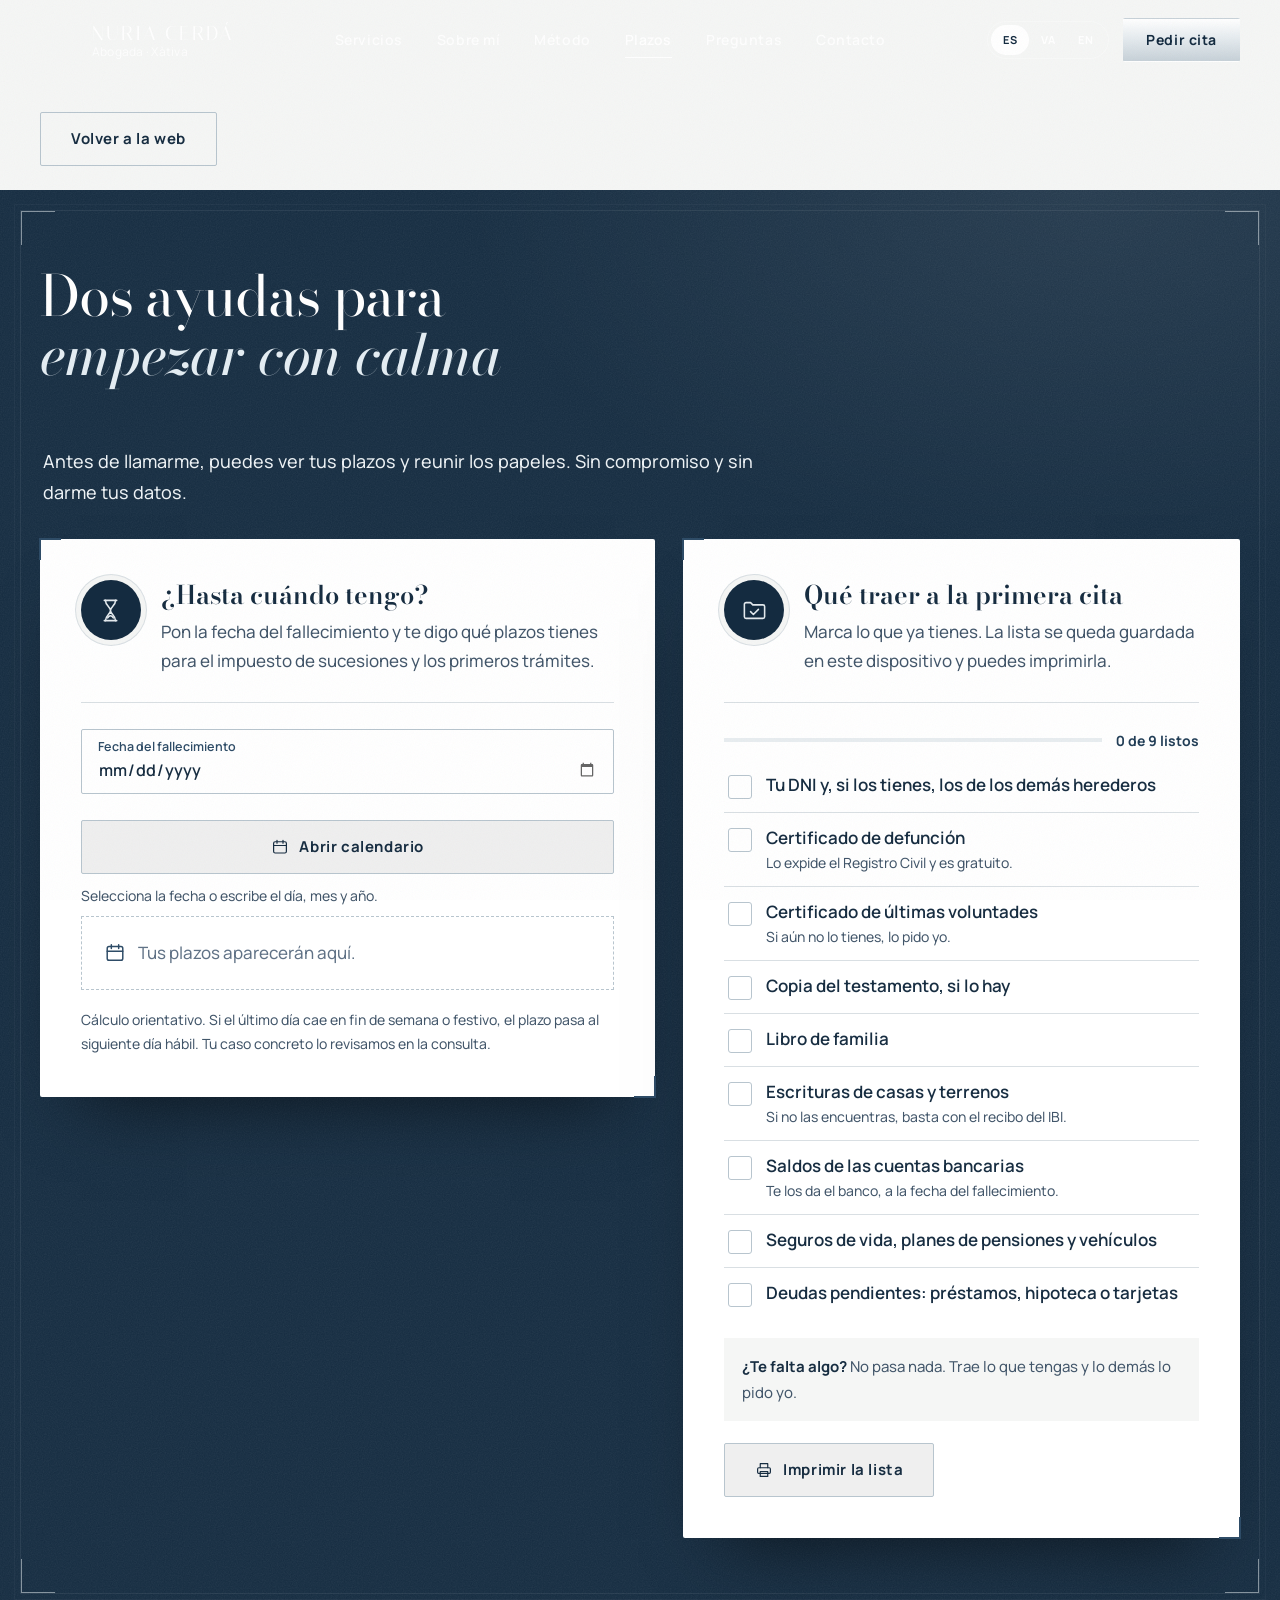
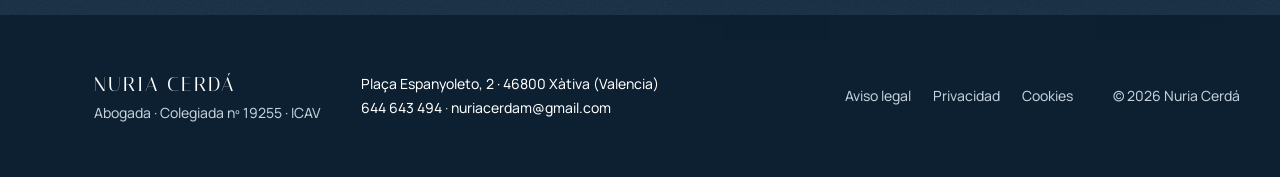
==== commit 694f29d4: "Agilizar la entrada de la portada y arreglar la calculadora de plazos - La portada aparece en ~0,6 s" ====
--- a/ayudas.html
+++ b/ayudas.html
@@ -23,7 +23,7 @@
   <link rel="preload" href="fonts/italiana.woff2" as="font" type="font/woff2" crossorigin>
   <link rel="preload" href="fonts/bodoni-moda.woff2" as="font" type="font/woff2" crossorigin>
   <link rel="preload" href="fonts/bodoni-moda-italic.woff2" as="font" type="font/woff2" crossorigin>
-  <link rel="stylesheet" href="styles.css?v=20261024-conversion">
+  <link rel="stylesheet" href="styles.css?v=20261124-fix">
   <script>document.documentElement.classList.add('js');</script>
   <script type="application/ld+json">
   {
@@ -230,6 +230,6 @@
     <button class="btn btn-navy btn-sm" type="button" data-close data-i18n="ok.close">Cerrar</button>
   </dialog>
 
-  <script src="main.js?v=20261024-conversion" defer></script>
+  <script src="main.js?v=20261124-fix" defer></script>
 </body>
 </html>
--- a/styles.css
+++ b/styles.css
@@ -510,24 +510,27 @@
   .js .hp-empty { scale: 1.1; }
   /* 150 %: así la tilde de la Á tampoco asoma por abajo antes de subir */
   .js .name-line .ch { transform: translateY(150%); }
+  /* hasta que main.js parte el nombre en letras, no se ve (evita el parpadeo) */
+  .js .name-line [data-split-name] { visibility: hidden; }
+  .js .name-line .ch { visibility: visible; }
   .js .hero-role > span:first-child { letter-spacing: 0.1em; opacity: 0; }
   .js .hp-frame rect { stroke-dasharray: 1; stroke-dashoffset: 1; }
   .js [data-hero] { opacity: 0; transform: translateY(20px); filter: blur(6px); }
 
-  .is-loaded .hero-portrait { clip-path: inset(0 0 0 0); transition: clip-path 1600ms var(--ease-in-out) 100ms; }
-  .is-loaded .hp-photo img { scale: 1.06; transition: scale 2800ms var(--ease-out) 200ms, opacity 800ms ease; }
-  .is-loaded .hp-empty { scale: 1; transition: scale 2800ms var(--ease-out) 200ms; }
-  .is-loaded .name-line .ch { transform: none; transition: transform 1100ms var(--ease-out); transition-delay: calc(450ms + var(--ci, 0) * 55ms); }
-  .is-loaded .hero-role > span:first-child { letter-spacing: 0.42em; opacity: 1; transition: letter-spacing 1600ms var(--ease-out) 1000ms, opacity 900ms ease 1000ms; }
-  .is-loaded .hp-frame rect { stroke-dashoffset: 0; transition: stroke-dashoffset 2200ms var(--ease-in-out) 1100ms; }
-  .is-loaded [data-hero] { opacity: 1; transform: none; filter: none; transition: opacity 900ms var(--ease-out), transform 1100ms var(--ease-out), filter 900ms var(--ease-out); }
-  .is-loaded [data-hero="1"] { transition-delay: 900ms; }
-  .is-loaded [data-hero="2"] { transition-delay: 1150ms; }
-  .is-loaded [data-hero="3"] { transition-delay: 1350ms; }
-  .is-loaded [data-hero="4"] { transition-delay: 1500ms; }
-  .is-loaded [data-hero="5"] { transition-delay: 1700ms; }
-  .is-loaded [data-hero="6"] { transition-delay: 2000ms; }
-  .is-loaded .hero .t-bold { animation: sheen 9s cubic-bezier(0.45, 0, 0.2, 1) 2.2s infinite; }
+  .is-loaded .hero-portrait { clip-path: inset(0 0 0 0); transition: clip-path 1200ms var(--ease-in-out); }
+  .is-loaded .hp-photo img { scale: 1.06; transition: scale 2400ms var(--ease-out), opacity 800ms ease; }
+  .is-loaded .hp-empty { scale: 1; transition: scale 2400ms var(--ease-out); }
+  .is-loaded .name-line .ch { transform: none; transition: transform 900ms var(--ease-out); transition-delay: calc(100ms + var(--ci, 0) * 45ms); }
+  .is-loaded .hero-role > span:first-child { letter-spacing: 0.42em; opacity: 1; transition: letter-spacing 1400ms var(--ease-out) 300ms, opacity 700ms ease 300ms; }
+  .is-loaded .hp-frame rect { stroke-dashoffset: 0; transition: stroke-dashoffset 1800ms var(--ease-in-out) 400ms; }
+  .is-loaded [data-hero] { opacity: 1; transform: none; filter: none; transition: opacity 700ms var(--ease-out), transform 800ms var(--ease-out), filter 700ms var(--ease-out); }
+  .is-loaded [data-hero="1"] { transition-delay: 200ms; }
+  .is-loaded [data-hero="2"] { transition-delay: 300ms; }
+  .is-loaded [data-hero="3"] { transition-delay: 400ms; }
+  .is-loaded [data-hero="4"] { transition-delay: 500ms; }
+  .is-loaded [data-hero="5"] { transition-delay: 600ms; }
+  .is-loaded [data-hero="6"] { transition-delay: 750ms; }
+  .is-loaded .hero .t-bold { animation: sheen 9s cubic-bezier(0.45, 0, 0.2, 1) 1.4s infinite; }
 
   /* el acero y la plata de los títulos brillan al aparecer y de vez en cuando */
   .section-title em { animation: sheen 10s cubic-bezier(0.45, 0, 0.2, 1) infinite; animation-play-state: paused; }
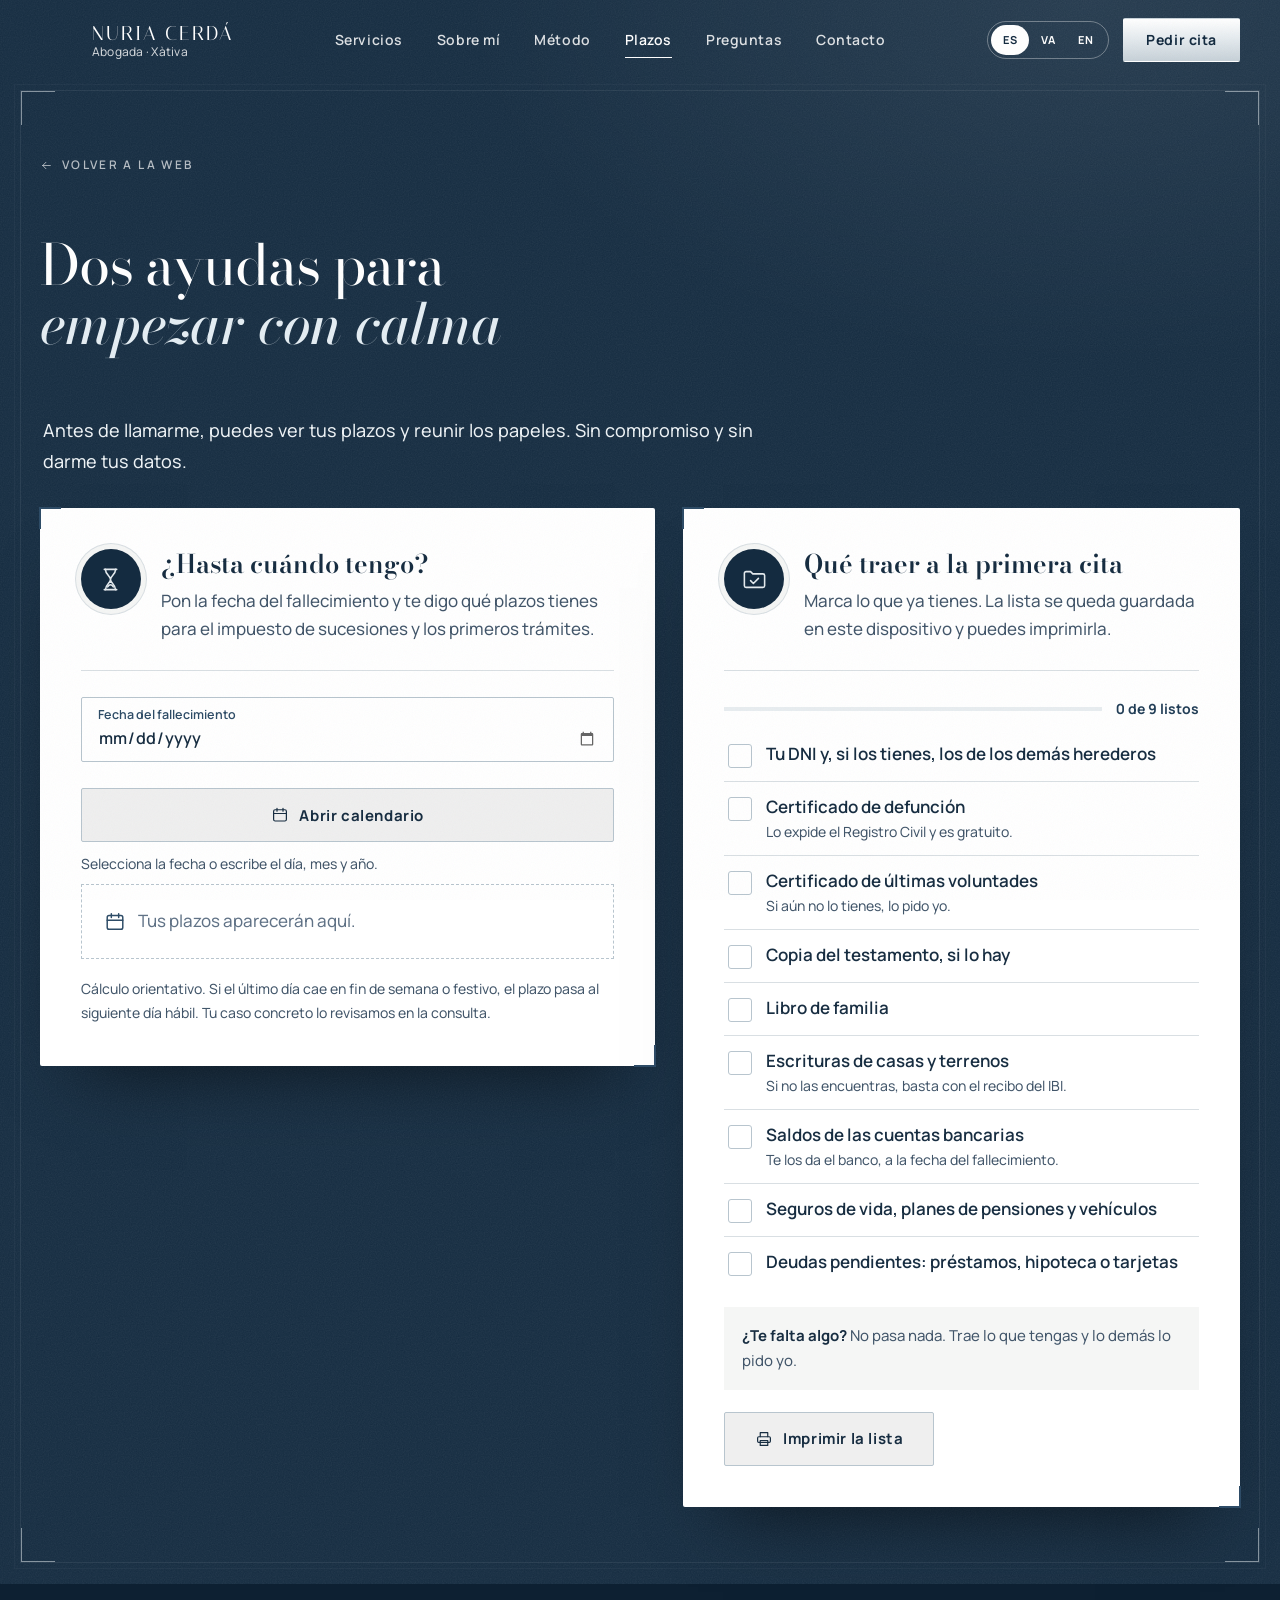
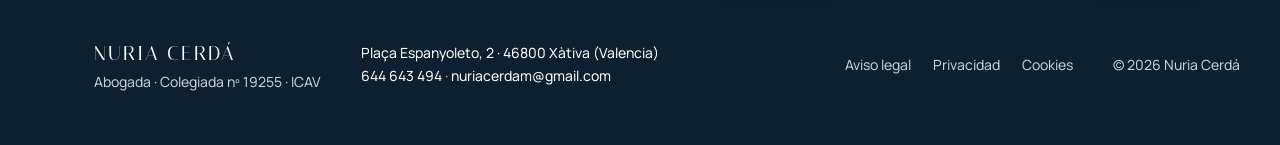
==== commit 41b096af: "Reorganizar la cabecera de la página de ayudas - El bloque azul empieza arriba, así la cabecera blan" ====
--- a/ayudas.html
+++ b/ayudas.html
@@ -23,7 +23,7 @@
   <link rel="preload" href="fonts/italiana.woff2" as="font" type="font/woff2" crossorigin>
   <link rel="preload" href="fonts/bodoni-moda.woff2" as="font" type="font/woff2" crossorigin>
   <link rel="preload" href="fonts/bodoni-moda-italic.woff2" as="font" type="font/woff2" crossorigin>
-  <link rel="stylesheet" href="styles.css?v=20261124-fix">
+  <link rel="stylesheet" href="styles.css?v=20261124-ayudas2">
   <script>document.documentElement.classList.add('js');</script>
   <script type="application/ld+json">
   {
@@ -139,8 +139,9 @@
     </div>
   </header>
 
-  <main id="main" class="aux-tools"><div class="container aux-back"><a class="btn btn-line" href="index.html" data-i18n="conversion.back">Volver a la web</a></div><section class="section tools is-navy" id="guia">
+  <main id="main" class="aux-tools"><section class="section tools is-navy" id="guia">
       <div class="container">
+        <a class="aux-back-link" href="index.html"><svg class="i" aria-hidden="true"><use href="#i-arrow"/></svg><span data-i18n="conversion.back">Volver a la web</span></a>
         <header class="head" data-reveal>
           <h2 class="section-title" data-i18n-html="tools.title">Dos ayudas para <em>empezar con calma</em></h2>
           <svg class="ornament" aria-hidden="true"><use href="index.html#ornament"/></svg>
@@ -230,6 +231,6 @@
     <button class="btn btn-navy btn-sm" type="button" data-close data-i18n="ok.close">Cerrar</button>
   </dialog>
 
-  <script src="main.js?v=20261124-fix" defer></script>
+  <script src="main.js?v=20261124-ayudas2" defer></script>
 </body>
 </html>
--- a/styles.css
+++ b/styles.css
@@ -991,7 +991,12 @@
 .form-optional[open] > .field { margin-top:20px; }
 .secondary-tools { margin-top:24px; font-size:.85rem; }
 .secondary-tools a { text-decoration:underline; text-underline-offset:4px; }
-.aux-back { padding-top:calc(var(--header) + 32px); padding-bottom:24px; }
+/* página de ayudas: el azul empieza bajo la cabecera, como en la portada */
+.aux-tools .tools { padding-top: calc(var(--header) + clamp(40px, 6vw, 72px)); }
+.aux-back-link { display: inline-flex; align-items: center; gap: 0.75em; margin-bottom: clamp(36px, 5vw, 60px); font-size: 0.74rem; font-weight: 600; letter-spacing: 0.2em; text-transform: uppercase; text-decoration: none; color: rgba(255, 255, 255, 0.68); transition: color 250ms ease; }
+.aux-back-link .i { width: 1.1em; height: 1.1em; transform: scaleX(-1); transition: transform 300ms var(--ease-out); }
+.aux-back-link:hover, .aux-back-link:focus-visible { color: var(--white); }
+.aux-back-link:hover .i { transform: scaleX(-1) translateX(4px); }
 .aux-tools .tools { margin-top:0; }
 @media(max-width:1180px) { .booking-grid { grid-template-columns:minmax(0,1fr); } .booking-form { max-width:720px; width:100%; } }
 @media(max-width:900px) {
@@ -1007,3 +1012,6 @@
 
 /* Evita fondos metálicos detrás de los titulares en paneles oscuros. */
 .section-title em,.is-navy .section-title em { background:none !important; -webkit-text-fill-color:currentColor; }
+
+/* página de ayudas: el marco empieza bajo la cabecera para no chocar con ella */
+.aux-tools .tools::after { top: calc(var(--header) + clamp(4px, 0.8vw, 12px)); }
